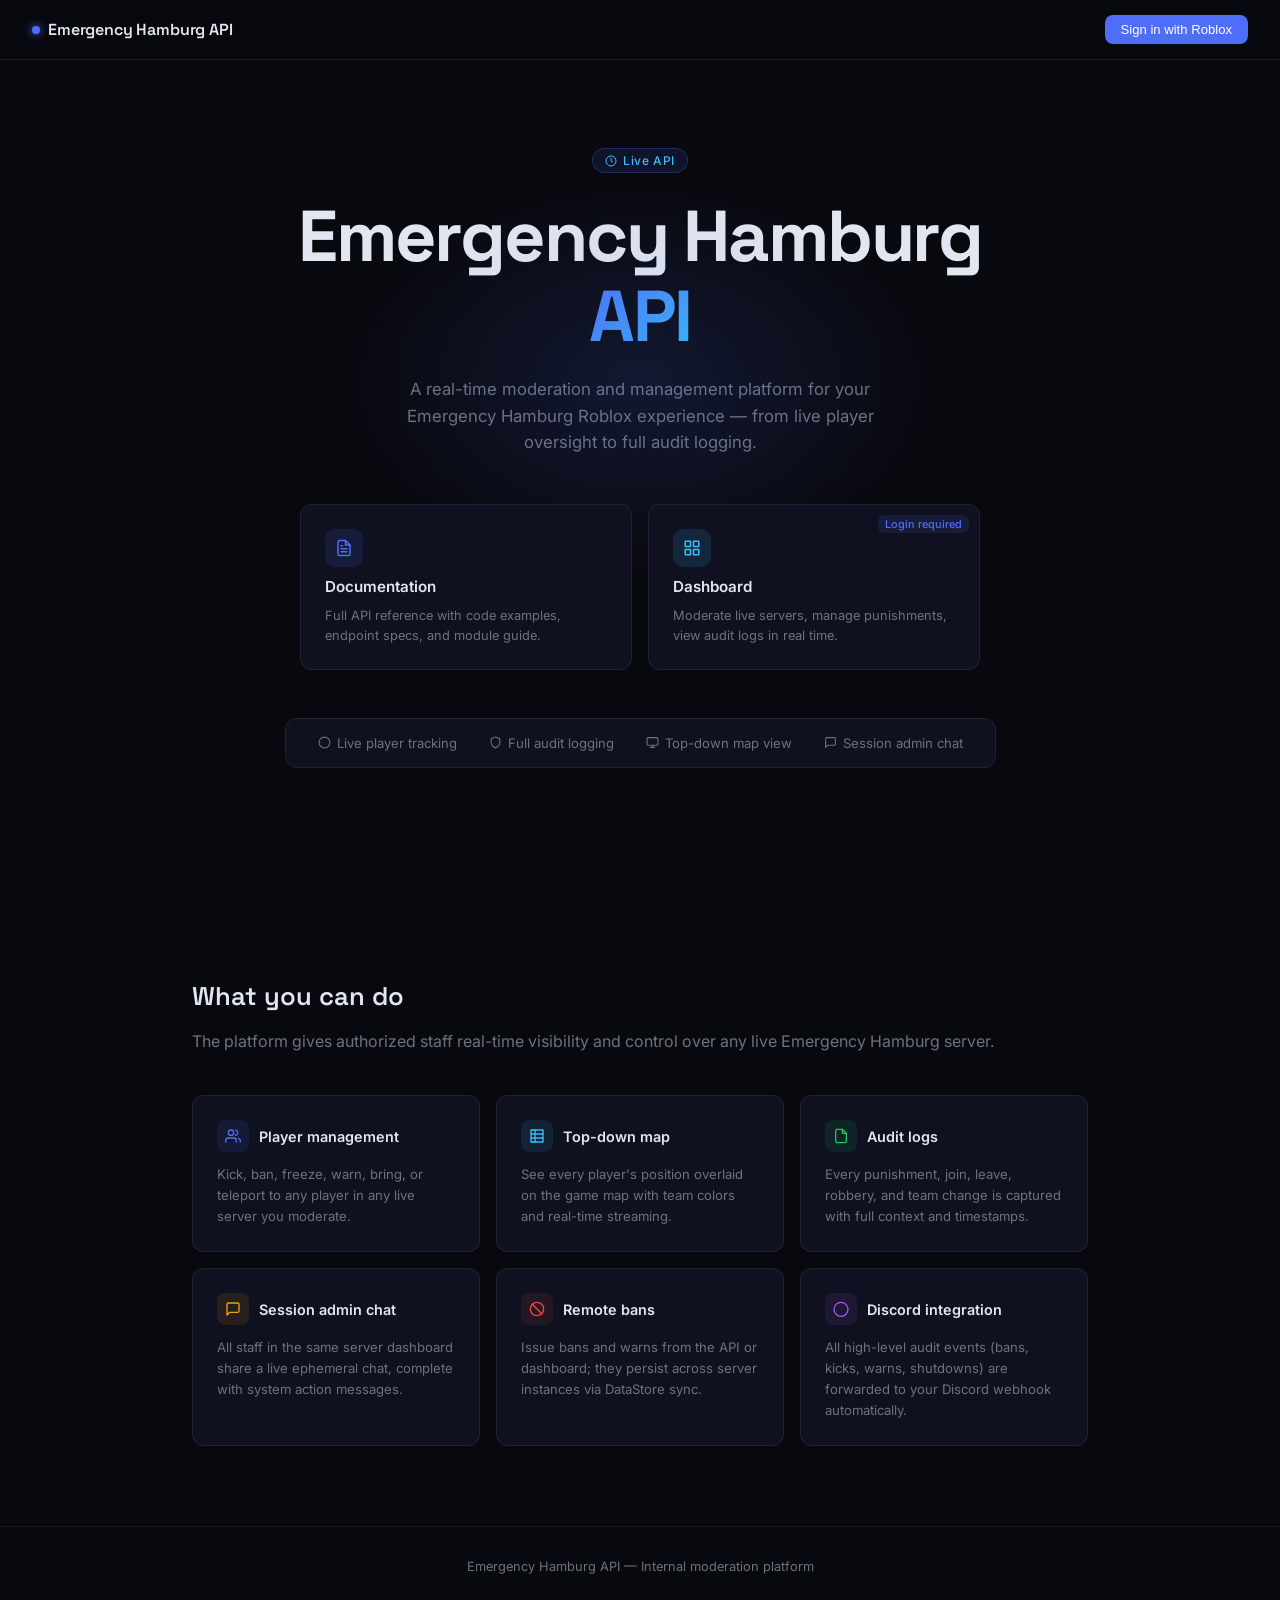
==== Frontend/Api/index.html @ 7d40e681 "345" ====
<!DOCTYPE html>
<html lang="en" data-theme="dark">
<head>
<meta charset="UTF-8">
<meta name="viewport" content="width=device-width, initial-scale=1.0">
<title>Emergency Hamburg API</title>
<link rel="preconnect" href="https://fonts.googleapis.com">
<link rel="preconnect" href="https://fonts.gstatic.com" crossorigin>
<link href="https://fonts.googleapis.com/css2?family=Inter:wght@300;400;500;600;700&family=Space+Grotesk:wght@400;500;600;700&display=swap" rel="stylesheet">
<link rel="stylesheet" href="https://cdnjs.cloudflare.com/ajax/libs/lucide/0.263.1/lucide.min.css">
<style>
:root {
    --bg:       #08090f;
    --surface:  #0f1120;
    --surface2: #161829;
    --border:   rgba(255,255,255,0.07);
    --text:     #e2e6f0;
    --muted:    #6b7280;
    --accent:   #4f6ef7;
    --accent2:  #38bdf8;
    --danger:   #ef4444;
    --success:  #22c55e;
    --warn:     #f59e0b;
    --radius:   12px;
    --font:     'Inter', system-ui, sans-serif;
    --font-h:   'Space Grotesk', sans-serif;
}
[data-theme="light"] {
    --bg:       #f5f6fa;
    --surface:  #ffffff;
    --surface2: #eef0f8;
    --border:   rgba(0,0,0,0.08);
    --text:     #111827;
    --muted:    #6b7280;
}
*, *::before, *::after { box-sizing: border-box; margin: 0; padding: 0; }
html { scroll-behavior: smooth; }
body {
    font-family: var(--font);
    background: var(--bg);
    color: var(--text);
    min-height: 100vh;
    overflow-x: hidden;
}

/* ─── NAV ─── */
nav {
    position: fixed; top: 0; left: 0; right: 0; z-index: 100;
    display: flex; align-items: center; justify-content: space-between;
    padding: 0 2rem;
    height: 60px;
    background: rgba(8,9,15,0.85);
    backdrop-filter: blur(12px);
    border-bottom: 1px solid var(--border);
}
.nav-brand {
    font-family: var(--font-h);
    font-size: 1rem;
    font-weight: 600;
    color: var(--text);
    letter-spacing: -0.01em;
    display: flex; align-items: center; gap: 8px;
}
.nav-brand .dot {
    width: 8px; height: 8px;
    border-radius: 50%;
    background: var(--accent);
    box-shadow: 0 0 8px var(--accent);
    animation: pulse 2s infinite;
}
@keyframes pulse { 0%,100%{opacity:1} 50%{opacity:0.5} }
.nav-right { display: flex; align-items: center; gap: 12px; }

/* User avatar pill */
#user-pill {
    display: none; align-items: center; gap: 8px;
    background: var(--surface);
    border: 1px solid var(--border);
    border-radius: 99px;
    padding: 4px 12px 4px 4px;
    cursor: pointer;
    transition: background 0.2s;
    position: relative;
}
#user-pill:hover { background: var(--surface2); }
#user-pill img {
    width: 28px; height: 28px;
    border-radius: 50%;
    object-fit: cover;
}
#user-pill-name {
    font-size: 0.8rem; font-weight: 500;
    color: var(--text);
}

/* User dropdown */
#user-dropdown {
    display: none;
    position: absolute;
    top: calc(100% + 8px);
    right: 0;
    background: var(--surface);
    border: 1px solid var(--border);
    border-radius: var(--radius);
    padding: 8px;
    min-width: 200px;
    box-shadow: 0 8px 32px rgba(0,0,0,0.4);
    z-index: 200;
}
#user-dropdown.open { display: block; }
.dropdown-header {
    display: flex; align-items: center; gap: 10px;
    padding: 8px;
    border-bottom: 1px solid var(--border);
    margin-bottom: 8px;
}
.dropdown-header img { width: 40px; height: 40px; border-radius: 50%; }
.dropdown-header-info { flex: 1; }
.dropdown-header-info .name { font-weight: 600; font-size: 0.85rem; }
.dropdown-header-info .role {
    font-size: 0.72rem; color: var(--muted);
    text-transform: capitalize;
}
.dropdown-item {
    display: flex; align-items: center; gap: 8px;
    padding: 7px 8px;
    border-radius: 8px;
    font-size: 0.82rem;
    color: var(--text);
    cursor: pointer;
    transition: background 0.15s;
}
.dropdown-item:hover { background: var(--surface2); }
.dropdown-item.danger { color: var(--danger); }

.btn-sign-in {
    background: var(--accent);
    color: #fff;
    border: none;
    border-radius: 8px;
    padding: 7px 16px;
    font-size: 0.82rem;
    font-weight: 500;
    cursor: pointer;
    transition: opacity 0.2s;
}
.btn-sign-in:hover { opacity: 0.85; }

/* ─── HERO ─── */
.hero {
    min-height: 100vh;
    display: flex; flex-direction: column;
    align-items: center; justify-content: center;
    text-align: center;
    padding: 80px 2rem 4rem;
    position: relative;
    overflow: hidden;
}
.hero-glow {
    position: absolute;
    top: 20%;
    left: 50%;
    transform: translateX(-50%);
    width: 600px; height: 400px;
    background: radial-gradient(ellipse at center, rgba(79,110,247,0.15) 0%, transparent 70%);
    pointer-events: none;
}
.hero-eyebrow {
    display: inline-flex; align-items: center; gap: 6px;
    background: rgba(79,110,247,0.12);
    border: 1px solid rgba(79,110,247,0.25);
    color: var(--accent2);
    font-size: 0.75rem; font-weight: 500;
    padding: 4px 12px;
    border-radius: 99px;
    margin-bottom: 1.5rem;
    letter-spacing: 0.05em;
}
.hero-title {
    font-family: var(--font-h);
    font-size: clamp(2.5rem, 6vw, 4.5rem);
    font-weight: 700;
    line-height: 1.1;
    letter-spacing: -0.03em;
    color: var(--text);
    margin-bottom: 1.25rem;
    max-width: 800px;
}
.hero-title .highlight {
    background: linear-gradient(135deg, var(--accent), var(--accent2));
    -webkit-background-clip: text;
    -webkit-text-fill-color: transparent;
    background-clip: text;
}
.hero-sub {
    font-size: 1.05rem;
    color: var(--muted);
    max-width: 520px;
    line-height: 1.6;
    margin-bottom: 3rem;
}

/* ─── CTA GRID ─── */
.cta-grid {
    display: grid;
    grid-template-columns: repeat(auto-fit, minmax(200px, 1fr));
    gap: 16px;
    max-width: 680px;
    width: 100%;
    margin-bottom: 3rem;
}
.cta-card {
    background: var(--surface);
    border: 1px solid var(--border);
    border-radius: var(--radius);
    padding: 1.5rem;
    cursor: pointer;
    text-decoration: none;
    color: var(--text);
    transition: transform 0.2s, border-color 0.2s, box-shadow 0.2s;
    display: flex; flex-direction: column; align-items: flex-start; gap: 10px;
    text-align: left;
    position: relative;
    overflow: hidden;
}
.cta-card::before {
    content: '';
    position: absolute; inset: 0;
    background: linear-gradient(135deg, rgba(79,110,247,0.05), transparent);
    opacity: 0;
    transition: opacity 0.2s;
}
.cta-card:hover { transform: translateY(-2px); border-color: rgba(79,110,247,0.35); box-shadow: 0 8px 32px rgba(79,110,247,0.1); }
.cta-card:hover::before { opacity: 1; }
.cta-card.requires-login .lock-badge {
    position: absolute; top: 10px; right: 10px;
    background: rgba(79,110,247,0.12);
    color: var(--accent);
    border-radius: 6px;
    padding: 2px 7px;
    font-size: 0.68rem; font-weight: 500;
}
.cta-icon {
    width: 38px; height: 38px;
    border-radius: 10px;
    display: flex; align-items: center; justify-content: center;
    font-size: 1.1rem;
}
.cta-icon.blue  { background: rgba(79,110,247,0.12); color: var(--accent); }
.cta-icon.cyan  { background: rgba(56,189,248,0.12); color: var(--accent2); }
.cta-icon.green { background: rgba(34,197,94,0.12);  color: var(--success); }
.cta-card-title { font-weight: 600; font-size: 0.95rem; }
.cta-card-desc  { font-size: 0.8rem; color: var(--muted); line-height: 1.5; }

/* ─── STATS BAR ─── */
.stats-bar {
    display: flex; gap: 2rem;
    padding: 1rem 2rem;
    background: var(--surface);
    border: 1px solid var(--border);
    border-radius: var(--radius);
    font-size: 0.82rem;
    color: var(--muted);
}
.stat-item { display: flex; align-items: center; gap: 6px; }
.stat-value { color: var(--text); font-weight: 600; }

/* ─── SECTIONS ─── */
.section {
    max-width: 960px;
    margin: 0 auto;
    padding: 5rem 2rem;
}
.section-title {
    font-family: var(--font-h);
    font-size: 1.6rem;
    font-weight: 600;
    margin-bottom: 1rem;
    color: var(--text);
}
.section-desc { color: var(--muted); line-height: 1.7; margin-bottom: 2.5rem; }

/* Feature grid */
.feature-grid {
    display: grid;
    grid-template-columns: repeat(auto-fit, minmax(260px, 1fr));
    gap: 16px;
}
.feature-card {
    background: var(--surface);
    border: 1px solid var(--border);
    border-radius: var(--radius);
    padding: 1.5rem;
}
.feature-card-head {
    display: flex; align-items: center; gap: 10px;
    margin-bottom: 0.75rem;
}
.feat-icon {
    width: 32px; height: 32px;
    border-radius: 8px;
    display: flex; align-items: center; justify-content: center;
    font-size: 0.9rem;
}
.feature-card h3 { font-size: 0.9rem; font-weight: 600; }
.feature-card p  { font-size: 0.82rem; color: var(--muted); line-height: 1.6; }

/* ─── FOOTER ─── */
footer {
    border-top: 1px solid var(--border);
    padding: 2rem;
    text-align: center;
    font-size: 0.8rem;
    color: var(--muted);
}

/* ─── TOAST ─── */
#toast-container {
    position: fixed; bottom: 24px; right: 24px; z-index: 999;
    display: flex; flex-direction: column; gap: 8px;
}
.toast {
    background: var(--surface);
    border: 1px solid var(--border);
    border-radius: 10px;
    padding: 12px 16px;
    font-size: 0.83rem;
    color: var(--text);
    box-shadow: 0 4px 20px rgba(0,0,0,0.3);
    animation: slideUp 0.25s ease;
    max-width: 300px;
}
.toast.error   { border-left: 3px solid var(--danger); }
.toast.success { border-left: 3px solid var(--success); }
@keyframes slideUp { from { transform: translateY(10px); opacity: 0; } to { transform: translateY(0); opacity: 1; } }

/* ─── TRANSITIONS ─── */
.fade-in { animation: fadeIn 0.5s ease; }
@keyframes fadeIn { from { opacity: 0; transform: translateY(8px); } to { opacity: 1; transform: translateY(0); } }
</style>
</head>
<body>

<!-- ─── NAV ─── -->
<nav>
    <div class="nav-brand">
        <span class="dot"></span>
        Emergency Hamburg API
    </div>
    <div class="nav-right">
        <div id="user-pill" onclick="toggleUserDropdown()">
            <img id="user-pill-avatar" src="" alt="avatar">
            <span id="user-pill-name">Loading</span>
            <div id="user-dropdown">
                <div class="dropdown-header">
                    <img id="dd-avatar" src="" alt="">
                    <div class="dropdown-header-info">
                        <div class="name" id="dd-name"></div>
                        <div class="role" id="dd-role"></div>
                    </div>
                </div>
                <div class="dropdown-item" onclick="navigateTo('/Api/Dashboard')">
                    <svg xmlns="http://www.w3.org/2000/svg" width="14" height="14" viewBox="0 0 24 24" fill="none" stroke="currentColor" stroke-width="2" stroke-linecap="round" stroke-linejoin="round"><rect x="3" y="3" width="7" height="7"/><rect x="14" y="3" width="7" height="7"/><rect x="14" y="14" width="7" height="7"/><rect x="3" y="14" width="7" height="7"/></svg>
                    Dashboard
                </div>
                <div class="dropdown-item" onclick="navigateTo('/Api/Document')">
                    <svg xmlns="http://www.w3.org/2000/svg" width="14" height="14" viewBox="0 0 24 24" fill="none" stroke="currentColor" stroke-width="2" stroke-linecap="round" stroke-linejoin="round"><path d="M14 2H6a2 2 0 0 0-2 2v16a2 2 0 0 0 2 2h12a2 2 0 0 0 2-2V8z"/><polyline points="14 2 14 8 20 8"/></svg>
                    Documentation
                </div>
                <div class="dropdown-item danger" onclick="signOut()">
                    <svg xmlns="http://www.w3.org/2000/svg" width="14" height="14" viewBox="0 0 24 24" fill="none" stroke="currentColor" stroke-width="2" stroke-linecap="round" stroke-linejoin="round"><path d="M9 21H5a2 2 0 0 1-2-2V5a2 2 0 0 1 2-2h4"/><polyline points="16 17 21 12 16 7"/><line x1="21" y1="12" x2="9" y2="12"/></svg>
                    Sign out
                </div>
            </div>
        </div>
        <button class="btn-sign-in" id="btn-sign-in" onclick="startLogin()">Sign in with Roblox</button>
    </div>
</nav>

<!-- ─── HERO ─── -->
<section class="hero fade-in">
    <div class="hero-glow"></div>
    <div class="hero-eyebrow">
        <svg xmlns="http://www.w3.org/2000/svg" width="12" height="12" viewBox="0 0 24 24" fill="none" stroke="currentColor" stroke-width="2"><circle cx="12" cy="12" r="10"/><polyline points="12 6 12 12 16 14"/></svg>
        Live API
    </div>
    <h1 class="hero-title">Emergency Hamburg <span class="highlight">API</span></h1>
    <p class="hero-sub">A real-time moderation and management platform for your Emergency Hamburg Roblox experience — from live player oversight to full audit logging.</p>

    <div class="cta-grid">
        <a class="cta-card" href="/Api/Document" onclick="navigate('/Api/Document',event)">
            <div class="cta-icon blue">
                <svg xmlns="http://www.w3.org/2000/svg" width="18" height="18" viewBox="0 0 24 24" fill="none" stroke="currentColor" stroke-width="2" stroke-linecap="round" stroke-linejoin="round"><path d="M14 2H6a2 2 0 0 0-2 2v16a2 2 0 0 0 2 2h12a2 2 0 0 0 2-2V8z"/><polyline points="14 2 14 8 20 8"/><line x1="16" y1="13" x2="8" y2="13"/><line x1="16" y1="17" x2="8" y2="17"/><polyline points="10 9 9 9 8 9"/></svg>
            </div>
            <div class="cta-card-title">Documentation</div>
            <div class="cta-card-desc">Full API reference with code examples, endpoint specs, and module guide.</div>
        </a>

        <div class="cta-card requires-login" onclick="requireLoginThen('/Api/Dashboard')">
            <span class="lock-badge">Login required</span>
            <div class="cta-icon cyan">
                <svg xmlns="http://www.w3.org/2000/svg" width="18" height="18" viewBox="0 0 24 24" fill="none" stroke="currentColor" stroke-width="2" stroke-linecap="round" stroke-linejoin="round"><rect x="3" y="3" width="7" height="7"/><rect x="14" y="3" width="7" height="7"/><rect x="14" y="14" width="7" height="7"/><rect x="3" y="14" width="7" height="7"/></svg>
            </div>
            <div class="cta-card-title">Dashboard</div>
            <div class="cta-card-desc">Moderate live servers, manage punishments, view audit logs in real time.</div>
        </div>
    </div>

    <div class="stats-bar">
        <div class="stat-item">
            <svg xmlns="http://www.w3.org/2000/svg" width="13" height="13" viewBox="0 0 24 24" fill="none" stroke="currentColor" stroke-width="2" stroke-linecap="round" stroke-linejoin="round"><circle cx="12" cy="12" r="10"/></svg>
            Live player tracking
        </div>
        <div class="stat-item">
            <svg xmlns="http://www.w3.org/2000/svg" width="13" height="13" viewBox="0 0 24 24" fill="none" stroke="currentColor" stroke-width="2" stroke-linecap="round" stroke-linejoin="round"><path d="M12 22s8-4 8-10V5l-8-3-8 3v7c0 6 8 10 8 10z"/></svg>
            Full audit logging
        </div>
        <div class="stat-item">
            <svg xmlns="http://www.w3.org/2000/svg" width="13" height="13" viewBox="0 0 24 24" fill="none" stroke="currentColor" stroke-width="2" stroke-linecap="round" stroke-linejoin="round"><rect x="2" y="3" width="20" height="14" rx="2"/><line x1="8" y1="21" x2="16" y2="21"/><line x1="12" y1="17" x2="12" y2="21"/></svg>
            Top-down map view
        </div>
        <div class="stat-item">
            <svg xmlns="http://www.w3.org/2000/svg" width="13" height="13" viewBox="0 0 24 24" fill="none" stroke="currentColor" stroke-width="2" stroke-linecap="round" stroke-linejoin="round"><path d="M21 15a2 2 0 0 1-2 2H7l-4 4V5a2 2 0 0 1 2-2h14a2 2 0 0 1 2 2z"/></svg>
            Session admin chat
        </div>
    </div>
</section>

<!-- ─── FEATURES ─── -->
<section class="section">
    <h2 class="section-title">What you can do</h2>
    <p class="section-desc">The platform gives authorized staff real-time visibility and control over any live Emergency Hamburg server.</p>
    <div class="feature-grid">
        <div class="feature-card">
            <div class="feature-card-head">
                <div class="feat-icon" style="background:rgba(79,110,247,0.1);color:#4f6ef7">
                    <svg xmlns="http://www.w3.org/2000/svg" width="16" height="16" viewBox="0 0 24 24" fill="none" stroke="currentColor" stroke-width="2" stroke-linecap="round" stroke-linejoin="round"><path d="M17 21v-2a4 4 0 0 0-4-4H5a4 4 0 0 0-4 4v2"/><circle cx="9" cy="7" r="4"/><path d="M23 21v-2a4 4 0 0 0-3-3.87"/><path d="M16 3.13a4 4 0 0 1 0 7.75"/></svg>
                </div>
                <h3>Player management</h3>
            </div>
            <p>Kick, ban, freeze, warn, bring, or teleport to any player in any live server you moderate.</p>
        </div>
        <div class="feature-card">
            <div class="feature-card-head">
                <div class="feat-icon" style="background:rgba(56,189,248,0.1);color:#38bdf8">
                    <svg xmlns="http://www.w3.org/2000/svg" width="16" height="16" viewBox="0 0 24 24" fill="none" stroke="currentColor" stroke-width="2" stroke-linecap="round" stroke-linejoin="round"><path d="M3 3h18v18H3z"/><path d="M3 9h18M3 15h18M9 3v18"/></svg>
                </div>
                <h3>Top-down map</h3>
            </div>
            <p>See every player's position overlaid on the game map with team colors and real-time streaming.</p>
        </div>
        <div class="feature-card">
            <div class="feature-card-head">
                <div class="feat-icon" style="background:rgba(34,197,94,0.1);color:#22c55e">
                    <svg xmlns="http://www.w3.org/2000/svg" width="16" height="16" viewBox="0 0 24 24" fill="none" stroke="currentColor" stroke-width="2" stroke-linecap="round" stroke-linejoin="round"><path d="M14 2H6a2 2 0 0 0-2 2v16a2 2 0 0 0 2 2h12a2 2 0 0 0 2-2V8z"/><polyline points="14 2 14 8 20 8"/></svg>
                </div>
                <h3>Audit logs</h3>
            </div>
            <p>Every punishment, join, leave, robbery, and team change is captured with full context and timestamps.</p>
        </div>
        <div class="feature-card">
            <div class="feature-card-head">
                <div class="feat-icon" style="background:rgba(245,158,11,0.1);color:#f59e0b">
                    <svg xmlns="http://www.w3.org/2000/svg" width="16" height="16" viewBox="0 0 24 24" fill="none" stroke="currentColor" stroke-width="2" stroke-linecap="round" stroke-linejoin="round"><path d="M21 15a2 2 0 0 1-2 2H7l-4 4V5a2 2 0 0 1 2-2h14a2 2 0 0 1 2 2z"/></svg>
                </div>
                <h3>Session admin chat</h3>
            </div>
            <p>All staff in the same server dashboard share a live ephemeral chat, complete with system action messages.</p>
        </div>
        <div class="feature-card">
            <div class="feature-card-head">
                <div class="feat-icon" style="background:rgba(239,68,68,0.1);color:#ef4444">
                    <svg xmlns="http://www.w3.org/2000/svg" width="16" height="16" viewBox="0 0 24 24" fill="none" stroke="currentColor" stroke-width="2" stroke-linecap="round" stroke-linejoin="round"><circle cx="12" cy="12" r="10"/><line x1="4.93" y1="4.93" x2="19.07" y2="19.07"/></svg>
                </div>
                <h3>Remote bans</h3>
            </div>
            <p>Issue bans and warns from the API or dashboard; they persist across server instances via DataStore sync.</p>
        </div>
        <div class="feature-card">
            <div class="feature-card-head">
                <div class="feat-icon" style="background:rgba(168,85,247,0.1);color:#a855f7">
                    <svg xmlns="http://www.w3.org/2000/svg" width="16" height="16" viewBox="0 0 24 24" fill="none" stroke="currentColor" stroke-width="2" stroke-linecap="round" stroke-linejoin="round"><path d="M22.5 12.5c0 5.799-4.701 10.5-10.5 10.5S1.5 18.299 1.5 12.5 6.201 2 12 2s10.5 4.701 10.5 10.5z"/></svg>
                </div>
                <h3>Discord integration</h3>
            </div>
            <p>All high-level audit events (bans, kicks, warns, shutdowns) are forwarded to your Discord webhook automatically.</p>
        </div>
    </div>
</section>

<footer>
    Emergency Hamburg API &mdash; Internal moderation platform
</footer>

<div id="toast-container"></div>

<script>
const BASE_URL = window.location.origin;
let currentUser = null;
let loginWindow = null;
let loginPollInterval = null;

// ─── SESSION (sessionStorage for tab persistence) ───
function loadSession() {
    try {
        const s = sessionStorage.getItem('ehUser');
        if (s) return JSON.parse(s);
    } catch {}
    return null;
}
function saveSession(user) {
    sessionStorage.setItem('ehUser', JSON.stringify(user));
}
function clearSession() {
    sessionStorage.removeItem('ehUser');
}

// ─── INIT ───
(function init() {
    const saved = loadSession();
    if (saved) {
        currentUser = saved;
        renderUser(saved);
    }
})();

function renderUser(user) {
    document.getElementById('btn-sign-in').style.display = 'none';
    const pill = document.getElementById('user-pill');
    pill.style.display = 'flex';

    const avatarUrl = `${BASE_URL}/api/auth/avatar/${user.userId}`;
    document.getElementById('user-pill-avatar').src = avatarUrl;
    document.getElementById('user-pill-name').textContent = user.username;
    document.getElementById('dd-avatar').src = avatarUrl;
    document.getElementById('dd-name').textContent = user.username;
    document.getElementById('dd-role').textContent = user.role || 'User';
}

function toggleUserDropdown(e) {
    if (e) e.stopPropagation();
    document.getElementById('user-dropdown').classList.toggle('open');
}
document.addEventListener('click', () => {
    document.getElementById('user-dropdown').classList.remove('open');
});

function startLogin() {
    const state = Math.random().toString(36).slice(2);
    sessionStorage.setItem('oauthState', state);
    loginWindow = window.open(`${BASE_URL}/oauth/login?state=${state}`, '_blank', 'width=500,height=600');

    window.addEventListener('message', onOAuthMessage, { once: true });

    // Fallback poll
    loginPollInterval = setInterval(() => {
        if (loginWindow && loginWindow.closed) {
            clearInterval(loginPollInterval);
        }
    }, 1000);
}

function onOAuthMessage(e) {
    if (e.origin !== window.location.origin) return;
    if (e.data?.type === 'oauth_success') {
        const user = { userId: e.data.userId, username: e.data.username, role: e.data.role };
        currentUser = user;
        saveSession(user);
        renderUser(user);
        toast('Signed in successfully', 'success');
        // Register presence
        fetch(`${BASE_URL}/api/auth/register`, {
            method: 'POST',
            headers: { 'Content-Type': 'application/json' },
            body: JSON.stringify(user)
        }).catch(() => {});
    } else if (e.data?.type === 'oauth_failed') {
        toast('Sign in failed', 'error');
    }
}

function signOut() {
    if (currentUser) {
        fetch(`${BASE_URL}/api/auth/disconnect`, {
            method: 'POST',
            headers: { 'Content-Type': 'application/json' },
            body: JSON.stringify({ userId: currentUser.userId })
        }).catch(() => {});
    }
    clearSession();
    currentUser = null;
    document.getElementById('user-pill').style.display = 'none';
    document.getElementById('btn-sign-in').style.display = 'block';
    document.getElementById('user-dropdown').classList.remove('open');
    toast('Signed out', 'success');
}

function requireLoginThen(path) {
    if (currentUser) {
        navigate(path);
    } else {
        const state = Math.random().toString(36).slice(2);
        sessionStorage.setItem('oauthState', state);
        sessionStorage.setItem('loginRedirect', path);
        loginWindow = window.open(`${BASE_URL}/oauth/login?state=${state}`, '_blank', 'width=500,height=600');
        window.addEventListener('message', (e) => {
            if (e.data?.type === 'oauth_success') {
                onOAuthMessage(e);
                const dest = sessionStorage.getItem('loginRedirect') || path;
                sessionStorage.removeItem('loginRedirect');
                window.location.href = dest;
            }
        }, { once: true });
    }
}

function navigateTo(path) {
    window.location.href = path;
}

function navigate(path, e) {
    if (e) e.preventDefault();
    window.location.href = path;
}

function toast(msg, type = '') {
    const el = document.createElement('div');
    el.className = `toast ${type}`;
    el.textContent = msg;
    document.getElementById('toast-container').appendChild(el);
    setTimeout(() => el.remove(), 3500);
}
</script>
</body>
</html>
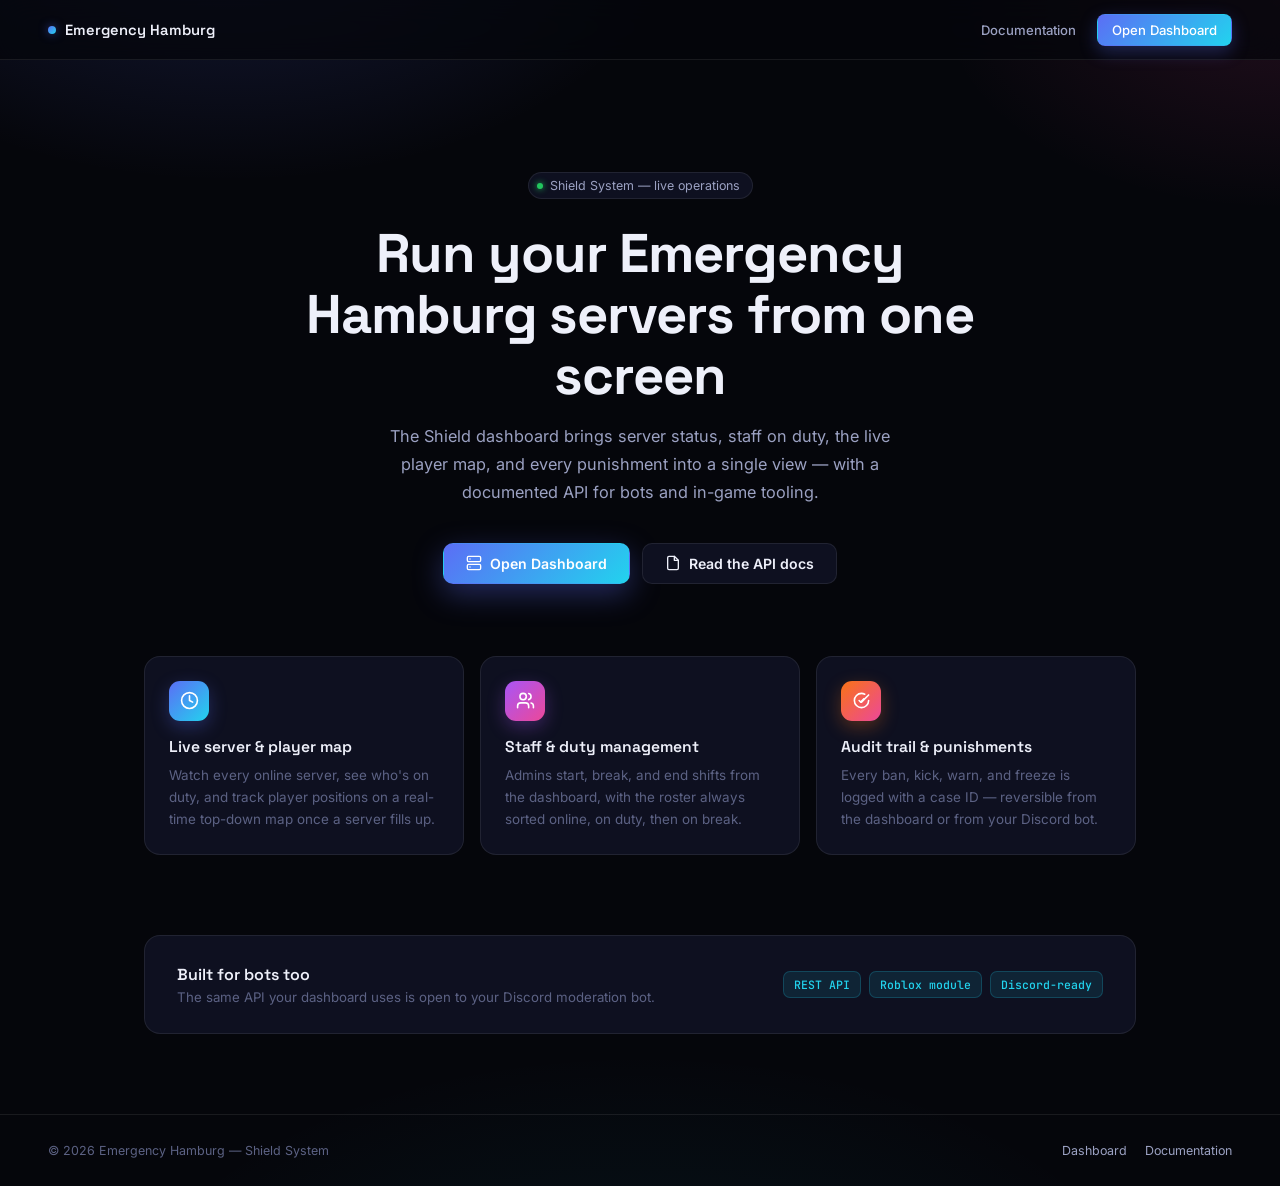
==== commit 3063af44: "234" ====
--- a/Frontend/Api/index.html
+++ b/Frontend/Api/index.html
@@ -3,633 +3,298 @@
 <head>
 <meta charset="UTF-8">
 <meta name="viewport" content="width=device-width, initial-scale=1.0">
-<title>Emergency Hamburg API</title>
+<title>Emergency Hamburg — Shield System</title>
+<meta name="description" content="Operations dashboard, live map, and moderation tools for Emergency Hamburg servers.">
 <link rel="preconnect" href="https://fonts.googleapis.com">
-<link rel="preconnect" href="https://fonts.gstatic.com" crossorigin>
-<link href="https://fonts.googleapis.com/css2?family=Inter:wght@300;400;500;600;700&family=Space+Grotesk:wght@400;500;600;700&display=swap" rel="stylesheet">
-<link rel="stylesheet" href="https://cdnjs.cloudflare.com/ajax/libs/lucide/0.263.1/lucide.min.css">
+<link href="https://fonts.googleapis.com/css2?family=Inter:wght@300;400;500;600;700;800&family=Space+Grotesk:wght@500;600;700&family=JetBrains+Mono:wght@400;500&display=swap" rel="stylesheet">
 <style>
 :root {
-    --bg:       #08090f;
-    --surface:  #0f1120;
-    --surface2: #161829;
-    --border:   rgba(255,255,255,0.07);
-    --text:     #e2e6f0;
-    --muted:    #6b7280;
-    --accent:   #4f6ef7;
-    --accent2:  #38bdf8;
-    --danger:   #ef4444;
-    --success:  #22c55e;
-    --warn:     #f59e0b;
-    --radius:   12px;
-    --font:     'Inter', system-ui, sans-serif;
-    --font-h:   'Space Grotesk', sans-serif;
-}
-[data-theme="light"] {
-    --bg:       #f5f6fa;
-    --surface:  #ffffff;
-    --surface2: #eef0f8;
-    --border:   rgba(0,0,0,0.08);
-    --text:     #111827;
-    --muted:    #6b7280;
+    --bg:         #05060b;
+    --surface:    #0e1020;
+    --surface2:   #161a2f;
+    --surface3:   #1b1e35;
+    --border:     rgba(255,255,255,0.08);
+    --border2:    rgba(255,255,255,0.04);
+    --text:       #eef0fa;
+    --text2:      #9ba1c2;
+    --muted:      #5c6284;
+    --accent:     #5b6ef5;
+    --accent2:    #22d3ee;
+    --green:      #22c55e;
+    --amber:      #f97316;
+    --red:        #ef4444;
+    --purple:     #a855f7;
+    --pink:       #ec4899;
+    --radius:     10px;
+    --radius-lg:  16px;
+    --grad-blue:   linear-gradient(135deg, #5b6ef5, #22d3ee);
+    --grad-violet: linear-gradient(135deg, #a855f7, #ec4899);
+    --grad-warm:   linear-gradient(135deg, #f97316, #ec4899);
+    --font:      'Inter', system-ui, sans-serif;
+    --font-h:    'Space Grotesk', sans-serif;
+    --font-mono: 'JetBrains Mono', monospace;
 }
 *, *::before, *::after { box-sizing: border-box; margin: 0; padding: 0; }
 html { scroll-behavior: smooth; }
 body {
     font-family: var(--font);
-    background: var(--bg);
     color: var(--text);
+    background:
+        radial-gradient(760px 460px at 18% -8%, rgba(91,110,245,0.20), transparent 60%),
+        radial-gradient(620px 380px at 100% 0%, rgba(236,72,153,0.12), transparent 55%),
+        radial-gradient(900px 520px at 50% 115%, rgba(34,211,238,0.08), transparent 60%),
+        var(--bg);
     min-height: 100vh;
     overflow-x: hidden;
 }
+a { color: inherit; text-decoration: none; }
+button { font-family: var(--font); cursor: pointer; }
 
 /* ─── NAV ─── */
-nav {
-    position: fixed; top: 0; left: 0; right: 0; z-index: 100;
+#topnav {
+    position: sticky; top: 0; z-index: 50;
+    height: 60px;
     display: flex; align-items: center; justify-content: space-between;
-    padding: 0 2rem;
-    height: 60px;
-    background: rgba(8,9,15,0.85);
-    backdrop-filter: blur(12px);
+    padding: 0 clamp(1.25rem, 4vw, 3rem);
+    background: rgba(5,6,11,0.75);
+    backdrop-filter: blur(14px);
     border-bottom: 1px solid var(--border);
 }
 .nav-brand {
     font-family: var(--font-h);
-    font-size: 1rem;
-    font-weight: 600;
-    color: var(--text);
-    letter-spacing: -0.01em;
-    display: flex; align-items: center; gap: 8px;
-}
-.nav-brand .dot {
-    width: 8px; height: 8px;
-    border-radius: 50%;
-    background: var(--accent);
-    box-shadow: 0 0 8px var(--accent);
-    animation: pulse 2s infinite;
-}
-@keyframes pulse { 0%,100%{opacity:1} 50%{opacity:0.5} }
-.nav-right { display: flex; align-items: center; gap: 12px; }
-
-/* User avatar pill */
-#user-pill {
-    display: none; align-items: center; gap: 8px;
-    background: var(--surface);
-    border: 1px solid var(--border);
-    border-radius: 99px;
-    padding: 4px 12px 4px 4px;
-    cursor: pointer;
-    transition: background 0.2s;
-    position: relative;
-}
-#user-pill:hover { background: var(--surface2); }
-#user-pill img {
-    width: 28px; height: 28px;
-    border-radius: 50%;
-    object-fit: cover;
-}
-#user-pill-name {
-    font-size: 0.8rem; font-weight: 500;
-    color: var(--text);
-}
-
-/* User dropdown */
-#user-dropdown {
-    display: none;
-    position: absolute;
-    top: calc(100% + 8px);
-    right: 0;
-    background: var(--surface);
-    border: 1px solid var(--border);
-    border-radius: var(--radius);
-    padding: 8px;
-    min-width: 200px;
-    box-shadow: 0 8px 32px rgba(0,0,0,0.4);
-    z-index: 200;
-}
-#user-dropdown.open { display: block; }
-.dropdown-header {
-    display: flex; align-items: center; gap: 10px;
-    padding: 8px;
-    border-bottom: 1px solid var(--border);
-    margin-bottom: 8px;
-}
-.dropdown-header img { width: 40px; height: 40px; border-radius: 50%; }
-.dropdown-header-info { flex: 1; }
-.dropdown-header-info .name { font-weight: 600; font-size: 0.85rem; }
-.dropdown-header-info .role {
-    font-size: 0.72rem; color: var(--muted);
-    text-transform: capitalize;
-}
-.dropdown-item {
-    display: flex; align-items: center; gap: 8px;
-    padding: 7px 8px;
-    border-radius: 8px;
-    font-size: 0.82rem;
-    color: var(--text);
-    cursor: pointer;
-    transition: background 0.15s;
-}
-.dropdown-item:hover { background: var(--surface2); }
-.dropdown-item.danger { color: var(--danger); }
-
-.btn-sign-in {
-    background: var(--accent);
-    color: #fff;
-    border: none;
-    border-radius: 8px;
-    padding: 7px 16px;
-    font-size: 0.82rem;
-    font-weight: 500;
-    cursor: pointer;
-    transition: opacity 0.2s;
-}
-.btn-sign-in:hover { opacity: 0.85; }
+    font-size: 0.92rem; font-weight: 600;
+    display: flex; align-items: center; gap: 9px;
+}
+.nav-dot {
+    width: 8px; height: 8px; border-radius: 50%;
+    background: var(--grad-blue);
+    box-shadow: 0 0 10px rgba(91,110,245,0.55);
+}
+.nav-links { display: flex; align-items: center; gap: 6px; }
+.nav-link {
+    padding: 7px 14px; border-radius: 8px;
+    font-size: 0.82rem; font-weight: 500; color: var(--text2);
+    border: 1px solid transparent;
+    transition: color 0.15s, background 0.15s, border-color 0.15s;
+}
+.nav-link:hover { color: var(--text); background: var(--surface2); }
+.nav-link.primary {
+    color: #fff; background: var(--grad-blue);
+    box-shadow: 0 6px 18px rgba(91,110,245,0.3);
+}
+.nav-link.primary:hover { filter: brightness(1.08); }
 
 /* ─── HERO ─── */
 .hero {
-    min-height: 100vh;
-    display: flex; flex-direction: column;
-    align-items: center; justify-content: center;
+    max-width: 760px;
+    margin: 0 auto;
+    padding: clamp(4rem, 10vw, 7rem) 1.5rem 3.5rem;
     text-align: center;
-    padding: 80px 2rem 4rem;
-    position: relative;
-    overflow: hidden;
-}
-.hero-glow {
-    position: absolute;
-    top: 20%;
-    left: 50%;
-    transform: translateX(-50%);
-    width: 600px; height: 400px;
-    background: radial-gradient(ellipse at center, rgba(79,110,247,0.15) 0%, transparent 70%);
-    pointer-events: none;
 }
 .hero-eyebrow {
-    display: inline-flex; align-items: center; gap: 6px;
-    background: rgba(79,110,247,0.12);
-    border: 1px solid rgba(79,110,247,0.25);
-    color: var(--accent2);
-    font-size: 0.75rem; font-weight: 500;
-    padding: 4px 12px;
-    border-radius: 99px;
+    display: inline-flex; align-items: center; gap: 7px;
+    font-size: 0.78rem; color: var(--text2);
+    background: var(--surface); border: 1px solid var(--border);
+    border-radius: 99px; padding: 5px 12px 5px 8px;
     margin-bottom: 1.5rem;
-    letter-spacing: 0.05em;
-}
-.hero-title {
+}
+.hero-eyebrow .live-dot {
+    width: 6px; height: 6px; border-radius: 50%;
+    background: var(--green); box-shadow: 0 0 6px var(--green);
+    animation: pulse 2s infinite;
+}
+@keyframes pulse { 0%,100%{opacity:1} 50%{opacity:0.4} }
+.hero h1 {
     font-family: var(--font-h);
-    font-size: clamp(2.5rem, 6vw, 4.5rem);
+    font-size: clamp(2.1rem, 5.5vw, 3.4rem);
     font-weight: 700;
-    line-height: 1.1;
-    letter-spacing: -0.03em;
-    color: var(--text);
-    margin-bottom: 1.25rem;
-    max-width: 800px;
-}
-.hero-title .highlight {
-    background: linear-gradient(135deg, var(--accent), var(--accent2));
-    -webkit-background-clip: text;
-    -webkit-text-fill-color: transparent;
-    background-clip: text;
-}
-.hero-sub {
-    font-size: 1.05rem;
-    color: var(--muted);
-    max-width: 520px;
-    line-height: 1.6;
-    margin-bottom: 3rem;
-}
-
-/* ─── CTA GRID ─── */
-.cta-grid {
+    line-height: 1.12;
+    letter-spacing: -0.02em;
+    margin-bottom: 1.1rem;
+}
+.hero p {
+    color: var(--text2);
+    font-size: 1.02rem;
+    line-height: 1.7;
+    max-width: 540px;
+    margin: 0 auto 2.25rem;
+}
+.hero-actions {
+    display: flex; align-items: center; justify-content: center;
+    gap: 12px; flex-wrap: wrap;
+}
+.btn {
+    padding: 11px 22px;
+    border-radius: 10px;
+    font-size: 0.88rem; font-weight: 600;
+    display: inline-flex; align-items: center; gap: 8px;
+    border: 1px solid transparent;
+    transition: transform 0.15s, box-shadow 0.15s, background 0.15s, border-color 0.15s;
+}
+.btn:active { transform: scale(0.98); }
+.btn-primary {
+    color: #fff; background: var(--grad-blue);
+    box-shadow: 0 10px 30px rgba(91,110,245,0.35);
+}
+.btn-primary:hover { box-shadow: 0 12px 36px rgba(91,110,245,0.45); transform: translateY(-1px); }
+.btn-ghost {
+    color: var(--text); background: var(--surface);
+    border-color: var(--border);
+}
+.btn-ghost:hover { background: var(--surface2); border-color: rgba(91,110,245,0.3); }
+
+/* ─── FEATURES ─── */
+.features {
+    max-width: 1040px;
+    margin: 0 auto;
+    padding: 1rem 1.5rem 5rem;
     display: grid;
-    grid-template-columns: repeat(auto-fit, minmax(200px, 1fr));
-    gap: 16px;
-    max-width: 680px;
-    width: 100%;
-    margin-bottom: 3rem;
-}
-.cta-card {
-    background: var(--surface);
-    border: 1px solid var(--border);
-    border-radius: var(--radius);
-    padding: 1.5rem;
-    cursor: pointer;
-    text-decoration: none;
-    color: var(--text);
-    transition: transform 0.2s, border-color 0.2s, box-shadow 0.2s;
-    display: flex; flex-direction: column; align-items: flex-start; gap: 10px;
-    text-align: left;
-    position: relative;
-    overflow: hidden;
-}
-.cta-card::before {
-    content: '';
-    position: absolute; inset: 0;
-    background: linear-gradient(135deg, rgba(79,110,247,0.05), transparent);
-    opacity: 0;
-    transition: opacity 0.2s;
-}
-.cta-card:hover { transform: translateY(-2px); border-color: rgba(79,110,247,0.35); box-shadow: 0 8px 32px rgba(79,110,247,0.1); }
-.cta-card:hover::before { opacity: 1; }
-.cta-card.requires-login .lock-badge {
-    position: absolute; top: 10px; right: 10px;
-    background: rgba(79,110,247,0.12);
-    color: var(--accent);
-    border-radius: 6px;
-    padding: 2px 7px;
-    font-size: 0.68rem; font-weight: 500;
-}
-.cta-icon {
-    width: 38px; height: 38px;
-    border-radius: 10px;
-    display: flex; align-items: center; justify-content: center;
-    font-size: 1.1rem;
-}
-.cta-icon.blue  { background: rgba(79,110,247,0.12); color: var(--accent); }
-.cta-icon.cyan  { background: rgba(56,189,248,0.12); color: var(--accent2); }
-.cta-icon.green { background: rgba(34,197,94,0.12);  color: var(--success); }
-.cta-card-title { font-weight: 600; font-size: 0.95rem; }
-.cta-card-desc  { font-size: 0.8rem; color: var(--muted); line-height: 1.5; }
-
-/* ─── STATS BAR ─── */
-.stats-bar {
-    display: flex; gap: 2rem;
-    padding: 1rem 2rem;
-    background: var(--surface);
-    border: 1px solid var(--border);
-    border-radius: var(--radius);
-    font-size: 0.82rem;
-    color: var(--muted);
-}
-.stat-item { display: flex; align-items: center; gap: 6px; }
-.stat-value { color: var(--text); font-weight: 600; }
-
-/* ─── SECTIONS ─── */
-.section {
-    max-width: 960px;
-    margin: 0 auto;
-    padding: 5rem 2rem;
-}
-.section-title {
-    font-family: var(--font-h);
-    font-size: 1.6rem;
-    font-weight: 600;
-    margin-bottom: 1rem;
-    color: var(--text);
-}
-.section-desc { color: var(--muted); line-height: 1.7; margin-bottom: 2.5rem; }
-
-/* Feature grid */
-.feature-grid {
-    display: grid;
-    grid-template-columns: repeat(auto-fit, minmax(260px, 1fr));
+    grid-template-columns: repeat(3, 1fr);
     gap: 16px;
 }
 .feature-card {
     background: var(--surface);
     border: 1px solid var(--border);
-    border-radius: var(--radius);
+    border-radius: var(--radius-lg);
     padding: 1.5rem;
-}
-.feature-card-head {
-    display: flex; align-items: center; gap: 10px;
-    margin-bottom: 0.75rem;
-}
-.feat-icon {
-    width: 32px; height: 32px;
-    border-radius: 8px;
+    transition: border-color 0.2s, transform 0.2s, box-shadow 0.2s;
+}
+.feature-card:hover { transform: translateY(-3px); box-shadow: var(--card-glow, 0 14px 34px rgba(0,0,0,0.35)); }
+.feature-card:nth-child(1):hover { --card-glow: 0 14px 34px rgba(91,110,245,0.18); }
+.feature-card:nth-child(2):hover { --card-glow: 0 14px 34px rgba(168,85,247,0.18); }
+.feature-card:nth-child(3):hover { --card-glow: 0 14px 34px rgba(249,115,22,0.18); }
+.feature-icon {
+    width: 40px; height: 40px; border-radius: 11px;
     display: flex; align-items: center; justify-content: center;
-    font-size: 0.9rem;
-}
-.feature-card h3 { font-size: 0.9rem; font-weight: 600; }
-.feature-card p  { font-size: 0.82rem; color: var(--muted); line-height: 1.6; }
+    color: #fff; margin-bottom: 1rem;
+}
+.feature-icon.blue   { background: var(--grad-blue);   box-shadow: 0 6px 18px rgba(91,110,245,0.3); }
+.feature-icon.violet { background: var(--grad-violet); box-shadow: 0 6px 18px rgba(168,85,247,0.3); }
+.feature-icon.warm   { background: var(--grad-warm);    box-shadow: 0 6px 18px rgba(249,115,22,0.3); }
+.feature-card h3 {
+    font-family: var(--font-h);
+    font-size: 0.98rem; font-weight: 600;
+    margin-bottom: 0.45rem;
+}
+.feature-card p { color: var(--muted); font-size: 0.84rem; line-height: 1.65; }
+
+/* ─── STRIP ─── */
+.strip {
+    max-width: 1040px;
+    margin: 0 auto 5rem;
+    padding: 0 1.5rem;
+}
+.strip-inner {
+    background: var(--surface);
+    border: 1px solid var(--border);
+    border-radius: var(--radius-lg);
+    padding: 1.75rem 2rem;
+    display: flex; align-items: center; justify-content: space-between;
+    gap: 1.5rem; flex-wrap: wrap;
+}
+.strip-text h4 { font-family: var(--font-h); font-size: 1rem; font-weight: 600; margin-bottom: 4px; }
+.strip-text p { color: var(--muted); font-size: 0.83rem; }
+.strip-badges { display: flex; gap: 8px; flex-wrap: wrap; }
+.badge {
+    font-family: var(--font-mono); font-size: 0.72rem; font-weight: 500;
+    padding: 5px 10px; border-radius: 7px;
+    color: var(--accent2); background: rgba(34,211,238,0.1);
+    border: 1px solid rgba(34,211,238,0.2);
+}
 
 /* ─── FOOTER ─── */
 footer {
     border-top: 1px solid var(--border);
-    padding: 2rem;
-    text-align: center;
-    font-size: 0.8rem;
-    color: var(--muted);
-}
-
-/* ─── TOAST ─── */
-#toast-container {
-    position: fixed; bottom: 24px; right: 24px; z-index: 999;
-    display: flex; flex-direction: column; gap: 8px;
-}
-.toast {
-    background: var(--surface);
-    border: 1px solid var(--border);
-    border-radius: 10px;
-    padding: 12px 16px;
-    font-size: 0.83rem;
-    color: var(--text);
-    box-shadow: 0 4px 20px rgba(0,0,0,0.3);
-    animation: slideUp 0.25s ease;
-    max-width: 300px;
-}
-.toast.error   { border-left: 3px solid var(--danger); }
-.toast.success { border-left: 3px solid var(--success); }
-@keyframes slideUp { from { transform: translateY(10px); opacity: 0; } to { transform: translateY(0); opacity: 1; } }
-
-/* ─── TRANSITIONS ─── */
-.fade-in { animation: fadeIn 0.5s ease; }
-@keyframes fadeIn { from { opacity: 0; transform: translateY(8px); } to { opacity: 1; transform: translateY(0); } }
+    padding: 1.75rem clamp(1.25rem, 4vw, 3rem);
+    display: flex; align-items: center; justify-content: space-between;
+    gap: 1rem; flex-wrap: wrap;
+    color: var(--muted); font-size: 0.78rem;
+}
+footer a { color: var(--text2); }
+footer a:hover { color: var(--accent2); }
+.footer-links { display: flex; gap: 18px; }
+
+@media (max-width: 760px) {
+    .nav-links .nav-link:not(.primary) { display: none; }
+    .features { grid-template-columns: 1fr; }
+}
 </style>
 </head>
 <body>
 
-<!-- ─── NAV ─── -->
-<nav>
+<nav id="topnav">
     <div class="nav-brand">
-        <span class="dot"></span>
-        Emergency Hamburg API
-    </div>
-    <div class="nav-right">
-        <div id="user-pill" onclick="toggleUserDropdown()">
-            <img id="user-pill-avatar" src="" alt="avatar">
-            <span id="user-pill-name">Loading</span>
-            <div id="user-dropdown">
-                <div class="dropdown-header">
-                    <img id="dd-avatar" src="" alt="">
-                    <div class="dropdown-header-info">
-                        <div class="name" id="dd-name"></div>
-                        <div class="role" id="dd-role"></div>
-                    </div>
-                </div>
-                <div class="dropdown-item" onclick="navigateTo('/Api/Dashboard')">
-                    <svg xmlns="http://www.w3.org/2000/svg" width="14" height="14" viewBox="0 0 24 24" fill="none" stroke="currentColor" stroke-width="2" stroke-linecap="round" stroke-linejoin="round"><rect x="3" y="3" width="7" height="7"/><rect x="14" y="3" width="7" height="7"/><rect x="14" y="14" width="7" height="7"/><rect x="3" y="14" width="7" height="7"/></svg>
-                    Dashboard
-                </div>
-                <div class="dropdown-item" onclick="navigateTo('/Api/Document')">
-                    <svg xmlns="http://www.w3.org/2000/svg" width="14" height="14" viewBox="0 0 24 24" fill="none" stroke="currentColor" stroke-width="2" stroke-linecap="round" stroke-linejoin="round"><path d="M14 2H6a2 2 0 0 0-2 2v16a2 2 0 0 0 2 2h12a2 2 0 0 0 2-2V8z"/><polyline points="14 2 14 8 20 8"/></svg>
-                    Documentation
-                </div>
-                <div class="dropdown-item danger" onclick="signOut()">
-                    <svg xmlns="http://www.w3.org/2000/svg" width="14" height="14" viewBox="0 0 24 24" fill="none" stroke="currentColor" stroke-width="2" stroke-linecap="round" stroke-linejoin="round"><path d="M9 21H5a2 2 0 0 1-2-2V5a2 2 0 0 1 2-2h4"/><polyline points="16 17 21 12 16 7"/><line x1="21" y1="12" x2="9" y2="12"/></svg>
-                    Sign out
-                </div>
-            </div>
-        </div>
-        <button class="btn-sign-in" id="btn-sign-in" onclick="startLogin()">Sign in with Roblox</button>
+        <span class="nav-dot"></span>
+        Emergency Hamburg
+    </div>
+    <div class="nav-links">
+        <a class="nav-link" href="/Api/Document">Documentation</a>
+        <a class="nav-link primary" href="/Api/Dashboard">Open Dashboard</a>
     </div>
 </nav>
 
-<!-- ─── HERO ─── -->
-<section class="hero fade-in">
-    <div class="hero-glow"></div>
-    <div class="hero-eyebrow">
-        <svg xmlns="http://www.w3.org/2000/svg" width="12" height="12" viewBox="0 0 24 24" fill="none" stroke="currentColor" stroke-width="2"><circle cx="12" cy="12" r="10"/><polyline points="12 6 12 12 16 14"/></svg>
-        Live API
-    </div>
-    <h1 class="hero-title">Emergency Hamburg <span class="highlight">API</span></h1>
-    <p class="hero-sub">A real-time moderation and management platform for your Emergency Hamburg Roblox experience — from live player oversight to full audit logging.</p>
-
-    <div class="cta-grid">
-        <a class="cta-card" href="/Api/Document" onclick="navigate('/Api/Document',event)">
-            <div class="cta-icon blue">
-                <svg xmlns="http://www.w3.org/2000/svg" width="18" height="18" viewBox="0 0 24 24" fill="none" stroke="currentColor" stroke-width="2" stroke-linecap="round" stroke-linejoin="round"><path d="M14 2H6a2 2 0 0 0-2 2v16a2 2 0 0 0 2 2h12a2 2 0 0 0 2-2V8z"/><polyline points="14 2 14 8 20 8"/><line x1="16" y1="13" x2="8" y2="13"/><line x1="16" y1="17" x2="8" y2="17"/><polyline points="10 9 9 9 8 9"/></svg>
-            </div>
-            <div class="cta-card-title">Documentation</div>
-            <div class="cta-card-desc">Full API reference with code examples, endpoint specs, and module guide.</div>
+<section class="hero">
+    <div class="hero-eyebrow"><span class="live-dot"></span> Shield System — live operations</div>
+    <h1>Run your Emergency Hamburg servers from one screen</h1>
+    <p>The Shield dashboard brings server status, staff on duty, the live player map, and every punishment into a single view — with a documented API for bots and in-game tooling.</p>
+    <div class="hero-actions">
+        <a class="btn btn-primary" href="/Api/Dashboard">
+            <svg xmlns="http://www.w3.org/2000/svg" width="16" height="16" viewBox="0 0 24 24" fill="none" stroke="currentColor" stroke-width="2" stroke-linecap="round" stroke-linejoin="round"><rect x="2" y="2" width="20" height="8" rx="2"/><rect x="2" y="14" width="20" height="8" rx="2"/><line x1="6" y1="6" x2="6.01" y2="6"/><line x1="6" y1="18" x2="6.01" y2="18"/></svg>
+            Open Dashboard
         </a>
-
-        <div class="cta-card requires-login" onclick="requireLoginThen('/Api/Dashboard')">
-            <span class="lock-badge">Login required</span>
-            <div class="cta-icon cyan">
-                <svg xmlns="http://www.w3.org/2000/svg" width="18" height="18" viewBox="0 0 24 24" fill="none" stroke="currentColor" stroke-width="2" stroke-linecap="round" stroke-linejoin="round"><rect x="3" y="3" width="7" height="7"/><rect x="14" y="3" width="7" height="7"/><rect x="14" y="14" width="7" height="7"/><rect x="3" y="14" width="7" height="7"/></svg>
-            </div>
-            <div class="cta-card-title">Dashboard</div>
-            <div class="cta-card-desc">Moderate live servers, manage punishments, view audit logs in real time.</div>
-        </div>
-    </div>
-
-    <div class="stats-bar">
-        <div class="stat-item">
-            <svg xmlns="http://www.w3.org/2000/svg" width="13" height="13" viewBox="0 0 24 24" fill="none" stroke="currentColor" stroke-width="2" stroke-linecap="round" stroke-linejoin="round"><circle cx="12" cy="12" r="10"/></svg>
-            Live player tracking
-        </div>
-        <div class="stat-item">
-            <svg xmlns="http://www.w3.org/2000/svg" width="13" height="13" viewBox="0 0 24 24" fill="none" stroke="currentColor" stroke-width="2" stroke-linecap="round" stroke-linejoin="round"><path d="M12 22s8-4 8-10V5l-8-3-8 3v7c0 6 8 10 8 10z"/></svg>
-            Full audit logging
-        </div>
-        <div class="stat-item">
-            <svg xmlns="http://www.w3.org/2000/svg" width="13" height="13" viewBox="0 0 24 24" fill="none" stroke="currentColor" stroke-width="2" stroke-linecap="round" stroke-linejoin="round"><rect x="2" y="3" width="20" height="14" rx="2"/><line x1="8" y1="21" x2="16" y2="21"/><line x1="12" y1="17" x2="12" y2="21"/></svg>
-            Top-down map view
-        </div>
-        <div class="stat-item">
-            <svg xmlns="http://www.w3.org/2000/svg" width="13" height="13" viewBox="0 0 24 24" fill="none" stroke="currentColor" stroke-width="2" stroke-linecap="round" stroke-linejoin="round"><path d="M21 15a2 2 0 0 1-2 2H7l-4 4V5a2 2 0 0 1 2-2h14a2 2 0 0 1 2 2z"/></svg>
-            Session admin chat
-        </div>
+        <a class="btn btn-ghost" href="/Api/Document">
+            <svg xmlns="http://www.w3.org/2000/svg" width="16" height="16" viewBox="0 0 24 24" fill="none" stroke="currentColor" stroke-width="2" stroke-linecap="round" stroke-linejoin="round"><path d="M14 2H6a2 2 0 0 0-2 2v16a2 2 0 0 0 2 2h12a2 2 0 0 0 2-2V8z"/><polyline points="14 2 14 8 20 8"/></svg>
+            Read the API docs
+        </a>
     </div>
 </section>
 
-<!-- ─── FEATURES ─── -->
-<section class="section">
-    <h2 class="section-title">What you can do</h2>
-    <p class="section-desc">The platform gives authorized staff real-time visibility and control over any live Emergency Hamburg server.</p>
-    <div class="feature-grid">
-        <div class="feature-card">
-            <div class="feature-card-head">
-                <div class="feat-icon" style="background:rgba(79,110,247,0.1);color:#4f6ef7">
-                    <svg xmlns="http://www.w3.org/2000/svg" width="16" height="16" viewBox="0 0 24 24" fill="none" stroke="currentColor" stroke-width="2" stroke-linecap="round" stroke-linejoin="round"><path d="M17 21v-2a4 4 0 0 0-4-4H5a4 4 0 0 0-4 4v2"/><circle cx="9" cy="7" r="4"/><path d="M23 21v-2a4 4 0 0 0-3-3.87"/><path d="M16 3.13a4 4 0 0 1 0 7.75"/></svg>
-                </div>
-                <h3>Player management</h3>
-            </div>
-            <p>Kick, ban, freeze, warn, bring, or teleport to any player in any live server you moderate.</p>
-        </div>
-        <div class="feature-card">
-            <div class="feature-card-head">
-                <div class="feat-icon" style="background:rgba(56,189,248,0.1);color:#38bdf8">
-                    <svg xmlns="http://www.w3.org/2000/svg" width="16" height="16" viewBox="0 0 24 24" fill="none" stroke="currentColor" stroke-width="2" stroke-linecap="round" stroke-linejoin="round"><path d="M3 3h18v18H3z"/><path d="M3 9h18M3 15h18M9 3v18"/></svg>
-                </div>
-                <h3>Top-down map</h3>
-            </div>
-            <p>See every player's position overlaid on the game map with team colors and real-time streaming.</p>
-        </div>
-        <div class="feature-card">
-            <div class="feature-card-head">
-                <div class="feat-icon" style="background:rgba(34,197,94,0.1);color:#22c55e">
-                    <svg xmlns="http://www.w3.org/2000/svg" width="16" height="16" viewBox="0 0 24 24" fill="none" stroke="currentColor" stroke-width="2" stroke-linecap="round" stroke-linejoin="round"><path d="M14 2H6a2 2 0 0 0-2 2v16a2 2 0 0 0 2 2h12a2 2 0 0 0 2-2V8z"/><polyline points="14 2 14 8 20 8"/></svg>
-                </div>
-                <h3>Audit logs</h3>
-            </div>
-            <p>Every punishment, join, leave, robbery, and team change is captured with full context and timestamps.</p>
-        </div>
-        <div class="feature-card">
-            <div class="feature-card-head">
-                <div class="feat-icon" style="background:rgba(245,158,11,0.1);color:#f59e0b">
-                    <svg xmlns="http://www.w3.org/2000/svg" width="16" height="16" viewBox="0 0 24 24" fill="none" stroke="currentColor" stroke-width="2" stroke-linecap="round" stroke-linejoin="round"><path d="M21 15a2 2 0 0 1-2 2H7l-4 4V5a2 2 0 0 1 2-2h14a2 2 0 0 1 2 2z"/></svg>
-                </div>
-                <h3>Session admin chat</h3>
-            </div>
-            <p>All staff in the same server dashboard share a live ephemeral chat, complete with system action messages.</p>
-        </div>
-        <div class="feature-card">
-            <div class="feature-card-head">
-                <div class="feat-icon" style="background:rgba(239,68,68,0.1);color:#ef4444">
-                    <svg xmlns="http://www.w3.org/2000/svg" width="16" height="16" viewBox="0 0 24 24" fill="none" stroke="currentColor" stroke-width="2" stroke-linecap="round" stroke-linejoin="round"><circle cx="12" cy="12" r="10"/><line x1="4.93" y1="4.93" x2="19.07" y2="19.07"/></svg>
-                </div>
-                <h3>Remote bans</h3>
-            </div>
-            <p>Issue bans and warns from the API or dashboard; they persist across server instances via DataStore sync.</p>
-        </div>
-        <div class="feature-card">
-            <div class="feature-card-head">
-                <div class="feat-icon" style="background:rgba(168,85,247,0.1);color:#a855f7">
-                    <svg xmlns="http://www.w3.org/2000/svg" width="16" height="16" viewBox="0 0 24 24" fill="none" stroke="currentColor" stroke-width="2" stroke-linecap="round" stroke-linejoin="round"><path d="M22.5 12.5c0 5.799-4.701 10.5-10.5 10.5S1.5 18.299 1.5 12.5 6.201 2 12 2s10.5 4.701 10.5 10.5z"/></svg>
-                </div>
-                <h3>Discord integration</h3>
-            </div>
-            <p>All high-level audit events (bans, kicks, warns, shutdowns) are forwarded to your Discord webhook automatically.</p>
-        </div>
+<section class="features">
+    <div class="feature-card">
+        <div class="feature-icon blue">
+            <svg xmlns="http://www.w3.org/2000/svg" width="19" height="19" viewBox="0 0 24 24" fill="none" stroke="currentColor" stroke-width="2" stroke-linecap="round" stroke-linejoin="round"><circle cx="12" cy="12" r="10"/><path d="M12 6v6l4 2"/></svg>
+        </div>
+        <h3>Live server & player map</h3>
+        <p>Watch every online server, see who's on duty, and track player positions on a real-time top-down map once a server fills up.</p>
+    </div>
+    <div class="feature-card">
+        <div class="feature-icon violet">
+            <svg xmlns="http://www.w3.org/2000/svg" width="19" height="19" viewBox="0 0 24 24" fill="none" stroke="currentColor" stroke-width="2" stroke-linecap="round" stroke-linejoin="round"><path d="M16 21v-2a4 4 0 0 0-4-4H6a4 4 0 0 0-4 4v2"/><circle cx="9" cy="7" r="4"/><path d="M22 21v-2a4 4 0 0 0-3-3.87"/><path d="M16 3.13a4 4 0 0 1 0 7.75"/></svg>
+        </div>
+        <h3>Staff & duty management</h3>
+        <p>Admins start, break, and end shifts from the dashboard, with the roster always sorted online, on duty, then on break.</p>
+    </div>
+    <div class="feature-card">
+        <div class="feature-icon warm">
+            <svg xmlns="http://www.w3.org/2000/svg" width="19" height="19" viewBox="0 0 24 24" fill="none" stroke="currentColor" stroke-width="2" stroke-linecap="round" stroke-linejoin="round"><path d="M9 12l2 2 4-4"/><path d="M21 12c0 4.97-4.03 9-9 9s-9-4.03-9-9 4.03-9 9-9c1.5 0 2.91.37 4.15 1.02"/><path d="M21 5l-9 9"/></svg>
+        </div>
+        <h3>Audit trail & punishments</h3>
+        <p>Every ban, kick, warn, and freeze is logged with a case ID — reversible from the dashboard or from your Discord bot.</p>
     </div>
 </section>
 
+<section class="strip">
+    <div class="strip-inner">
+        <div class="strip-text">
+            <h4>Built for bots too</h4>
+            <p>The same API your dashboard uses is open to your Discord moderation bot.</p>
+        </div>
+        <div class="strip-badges">
+            <span class="badge">REST API</span>
+            <span class="badge">Roblox module</span>
+            <span class="badge">Discord-ready</span>
+        </div>
+    </div>
+</section>
+
 <footer>
-    Emergency Hamburg API &mdash; Internal moderation platform
+    <span>&copy; <span id="year"></span> Emergency Hamburg — Shield System</span>
+    <div class="footer-links">
+        <a href="/Api/Dashboard">Dashboard</a>
+        <a href="/Api/Document">Documentation</a>
+    </div>
 </footer>
 
-<div id="toast-container"></div>
-
-<script>
-const BASE_URL = window.location.origin;
-let currentUser = null;
-let loginWindow = null;
-let loginPollInterval = null;
-
-// ─── SESSION (sessionStorage for tab persistence) ───
-function loadSession() {
-    try {
-        const s = sessionStorage.getItem('ehUser');
-        if (s) return JSON.parse(s);
-    } catch {}
-    return null;
-}
-function saveSession(user) {
-    sessionStorage.setItem('ehUser', JSON.stringify(user));
-}
-function clearSession() {
-    sessionStorage.removeItem('ehUser');
-}
-
-// ─── INIT ───
-(function init() {
-    const saved = loadSession();
-    if (saved) {
-        currentUser = saved;
-        renderUser(saved);
-    }
-})();
-
-function renderUser(user) {
-    document.getElementById('btn-sign-in').style.display = 'none';
-    const pill = document.getElementById('user-pill');
-    pill.style.display = 'flex';
-
-    const avatarUrl = `${BASE_URL}/api/auth/avatar/${user.userId}`;
-    document.getElementById('user-pill-avatar').src = avatarUrl;
-    document.getElementById('user-pill-name').textContent = user.username;
-    document.getElementById('dd-avatar').src = avatarUrl;
-    document.getElementById('dd-name').textContent = user.username;
-    document.getElementById('dd-role').textContent = user.role || 'User';
-}
-
-function toggleUserDropdown(e) {
-    if (e) e.stopPropagation();
-    document.getElementById('user-dropdown').classList.toggle('open');
-}
-document.addEventListener('click', () => {
-    document.getElementById('user-dropdown').classList.remove('open');
-});
-
-function startLogin() {
-    const state = Math.random().toString(36).slice(2);
-    sessionStorage.setItem('oauthState', state);
-    loginWindow = window.open(`${BASE_URL}/oauth/login?state=${state}`, '_blank', 'width=500,height=600');
-
-    window.addEventListener('message', onOAuthMessage, { once: true });
-
-    // Fallback poll
-    loginPollInterval = setInterval(() => {
-        if (loginWindow && loginWindow.closed) {
-            clearInterval(loginPollInterval);
-        }
-    }, 1000);
-}
-
-function onOAuthMessage(e) {
-    if (e.origin !== window.location.origin) return;
-    if (e.data?.type === 'oauth_success') {
-        const user = { userId: e.data.userId, username: e.data.username, role: e.data.role };
-        currentUser = user;
-        saveSession(user);
-        renderUser(user);
-        toast('Signed in successfully', 'success');
-        // Register presence
-        fetch(`${BASE_URL}/api/auth/register`, {
-            method: 'POST',
-            headers: { 'Content-Type': 'application/json' },
-            body: JSON.stringify(user)
-        }).catch(() => {});
-    } else if (e.data?.type === 'oauth_failed') {
-        toast('Sign in failed', 'error');
-    }
-}
-
-function signOut() {
-    if (currentUser) {
-        fetch(`${BASE_URL}/api/auth/disconnect`, {
-            method: 'POST',
-            headers: { 'Content-Type': 'application/json' },
-            body: JSON.stringify({ userId: currentUser.userId })
-        }).catch(() => {});
-    }
-    clearSession();
-    currentUser = null;
-    document.getElementById('user-pill').style.display = 'none';
-    document.getElementById('btn-sign-in').style.display = 'block';
-    document.getElementById('user-dropdown').classList.remove('open');
-    toast('Signed out', 'success');
-}
-
-function requireLoginThen(path) {
-    if (currentUser) {
-        navigate(path);
-    } else {
-        const state = Math.random().toString(36).slice(2);
-        sessionStorage.setItem('oauthState', state);
-        sessionStorage.setItem('loginRedirect', path);
-        loginWindow = window.open(`${BASE_URL}/oauth/login?state=${state}`, '_blank', 'width=500,height=600');
-        window.addEventListener('message', (e) => {
-            if (e.data?.type === 'oauth_success') {
-                onOAuthMessage(e);
-                const dest = sessionStorage.getItem('loginRedirect') || path;
-                sessionStorage.removeItem('loginRedirect');
-                window.location.href = dest;
-            }
-        }, { once: true });
-    }
-}
-
-function navigateTo(path) {
-    window.location.href = path;
-}
-
-function navigate(path, e) {
-    if (e) e.preventDefault();
-    window.location.href = path;
-}
-
-function toast(msg, type = '') {
-    const el = document.createElement('div');
-    el.className = `toast ${type}`;
-    el.textContent = msg;
-    document.getElementById('toast-container').appendChild(el);
-    setTimeout(() => el.remove(), 3500);
-}
-</script>
+<script>document.getElementById('year').textContent = new Date().getFullYear();</script>
 </body>
 </html>
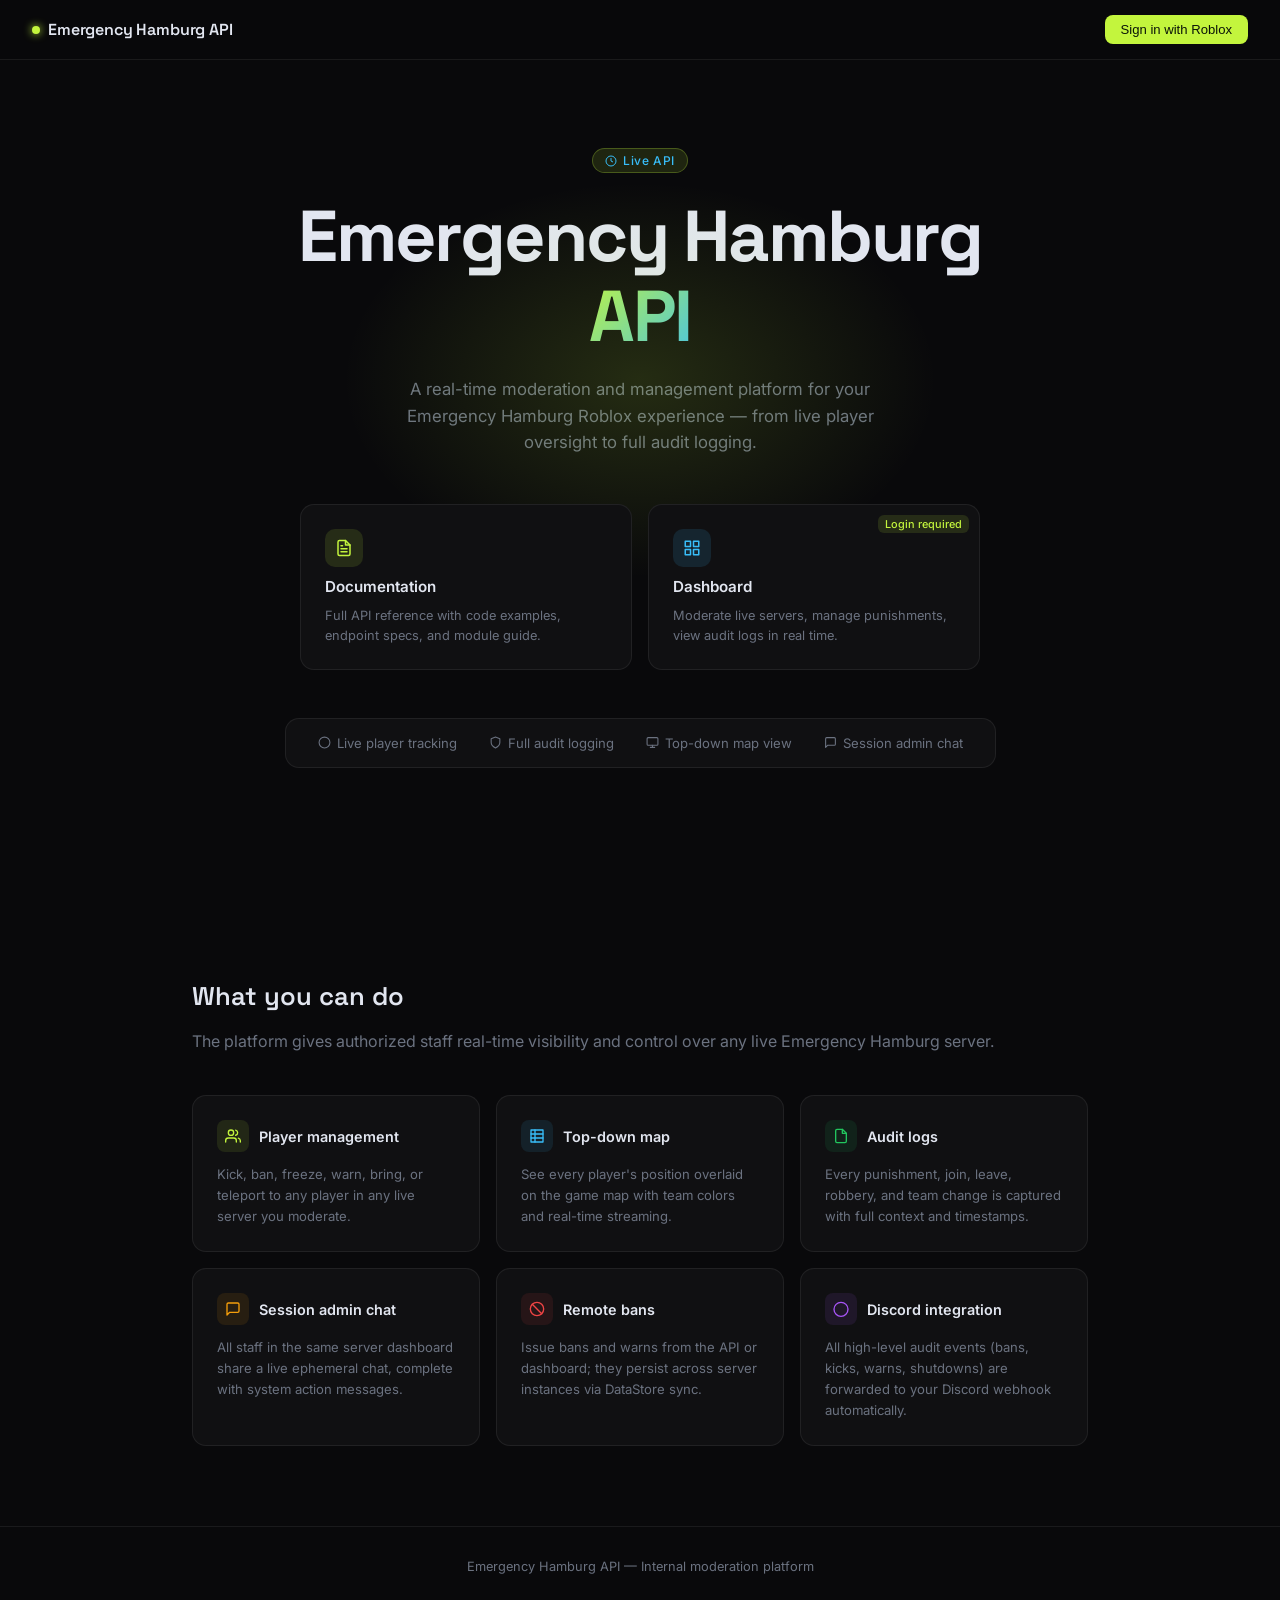
==== commit cfe2ba93: "345" ====
--- a/Frontend/Api/index.html
+++ b/Frontend/Api/index.html
@@ -3,298 +3,633 @@
 <head>
 <meta charset="UTF-8">
 <meta name="viewport" content="width=device-width, initial-scale=1.0">
-<title>Emergency Hamburg — Shield System</title>
-<meta name="description" content="Operations dashboard, live map, and moderation tools for Emergency Hamburg servers.">
+<title>Emergency Hamburg API</title>
 <link rel="preconnect" href="https://fonts.googleapis.com">
-<link href="https://fonts.googleapis.com/css2?family=Inter:wght@300;400;500;600;700;800&family=Space+Grotesk:wght@500;600;700&family=JetBrains+Mono:wght@400;500&display=swap" rel="stylesheet">
+<link rel="preconnect" href="https://fonts.gstatic.com" crossorigin>
+<link href="https://fonts.googleapis.com/css2?family=Inter:wght@300;400;500;600;700&family=Space+Grotesk:wght@400;500;600;700&display=swap" rel="stylesheet">
+<link rel="stylesheet" href="https://cdnjs.cloudflare.com/ajax/libs/lucide/0.263.1/lucide.min.css">
 <style>
 :root {
-    --bg:         #05060b;
-    --surface:    #0e1020;
-    --surface2:   #161a2f;
-    --surface3:   #1b1e35;
-    --border:     rgba(255,255,255,0.08);
-    --border2:    rgba(255,255,255,0.04);
-    --text:       #eef0fa;
-    --text2:      #9ba1c2;
-    --muted:      #5c6284;
-    --accent:     #5b6ef5;
-    --accent2:    #22d3ee;
-    --green:      #22c55e;
-    --amber:      #f97316;
-    --red:        #ef4444;
-    --purple:     #a855f7;
-    --pink:       #ec4899;
-    --radius:     10px;
-    --radius-lg:  16px;
-    --grad-blue:   linear-gradient(135deg, #5b6ef5, #22d3ee);
-    --grad-violet: linear-gradient(135deg, #a855f7, #ec4899);
-    --grad-warm:   linear-gradient(135deg, #f97316, #ec4899);
-    --font:      'Inter', system-ui, sans-serif;
-    --font-h:    'Space Grotesk', sans-serif;
-    --font-mono: 'JetBrains Mono', monospace;
+    --bg:       #09090b;
+    --surface:  #101012;
+    --surface2: #17171a;
+    --border:   rgba(255,255,255,0.07);
+    --text:     #e2e6f0;
+    --muted:    #6b7280;
+    --accent:   #C3F53D;
+    --accent2:  #38bdf8;
+    --danger:   #ef4444;
+    --success:  #22c55e;
+    --warn:     #f59e0b;
+    --radius:   14px;
+    --font:     'Inter', system-ui, sans-serif;
+    --font-h:   'Space Grotesk', sans-serif;
+}
+[data-theme="light"] {
+    --bg:       #f5f6fa;
+    --surface:  #ffffff;
+    --surface2: #eef0f8;
+    --border:   rgba(0,0,0,0.08);
+    --text:     #111827;
+    --muted:    #6b7280;
 }
 *, *::before, *::after { box-sizing: border-box; margin: 0; padding: 0; }
 html { scroll-behavior: smooth; }
 body {
     font-family: var(--font);
-    color: var(--text);
-    background:
-        radial-gradient(760px 460px at 18% -8%, rgba(91,110,245,0.20), transparent 60%),
-        radial-gradient(620px 380px at 100% 0%, rgba(236,72,153,0.12), transparent 55%),
-        radial-gradient(900px 520px at 50% 115%, rgba(34,211,238,0.08), transparent 60%),
-        var(--bg);
+    background: var(--bg);
+    color: var(--text);
     min-height: 100vh;
     overflow-x: hidden;
 }
-a { color: inherit; text-decoration: none; }
-button { font-family: var(--font); cursor: pointer; }
 
 /* ─── NAV ─── */
-#topnav {
-    position: sticky; top: 0; z-index: 50;
+nav {
+    position: fixed; top: 0; left: 0; right: 0; z-index: 100;
+    display: flex; align-items: center; justify-content: space-between;
+    padding: 0 2rem;
     height: 60px;
-    display: flex; align-items: center; justify-content: space-between;
-    padding: 0 clamp(1.25rem, 4vw, 3rem);
-    background: rgba(5,6,11,0.75);
-    backdrop-filter: blur(14px);
+    background: rgba(9,9,11,0.85);
+    backdrop-filter: blur(12px);
     border-bottom: 1px solid var(--border);
 }
 .nav-brand {
     font-family: var(--font-h);
-    font-size: 0.92rem; font-weight: 600;
-    display: flex; align-items: center; gap: 9px;
-}
-.nav-dot {
-    width: 8px; height: 8px; border-radius: 50%;
-    background: var(--grad-blue);
-    box-shadow: 0 0 10px rgba(91,110,245,0.55);
-}
-.nav-links { display: flex; align-items: center; gap: 6px; }
-.nav-link {
-    padding: 7px 14px; border-radius: 8px;
-    font-size: 0.82rem; font-weight: 500; color: var(--text2);
-    border: 1px solid transparent;
-    transition: color 0.15s, background 0.15s, border-color 0.15s;
-}
-.nav-link:hover { color: var(--text); background: var(--surface2); }
-.nav-link.primary {
-    color: #fff; background: var(--grad-blue);
-    box-shadow: 0 6px 18px rgba(91,110,245,0.3);
-}
-.nav-link.primary:hover { filter: brightness(1.08); }
+    font-size: 1rem;
+    font-weight: 600;
+    color: var(--text);
+    letter-spacing: -0.01em;
+    display: flex; align-items: center; gap: 8px;
+}
+.nav-brand .dot {
+    width: 8px; height: 8px;
+    border-radius: 50%;
+    background: var(--accent);
+    box-shadow: 0 0 8px var(--accent);
+    animation: pulse 2s infinite;
+}
+@keyframes pulse { 0%,100%{opacity:1} 50%{opacity:0.5} }
+.nav-right { display: flex; align-items: center; gap: 12px; }
+
+/* User avatar pill */
+#user-pill {
+    display: none; align-items: center; gap: 8px;
+    background: var(--surface);
+    border: 1px solid var(--border);
+    border-radius: 99px;
+    padding: 4px 12px 4px 4px;
+    cursor: pointer;
+    transition: background 0.2s;
+    position: relative;
+}
+#user-pill:hover { background: var(--surface2); }
+#user-pill img {
+    width: 28px; height: 28px;
+    border-radius: 50%;
+    object-fit: cover;
+}
+#user-pill-name {
+    font-size: 0.8rem; font-weight: 500;
+    color: var(--text);
+}
+
+/* User dropdown */
+#user-dropdown {
+    display: none;
+    position: absolute;
+    top: calc(100% + 8px);
+    right: 0;
+    background: var(--surface);
+    border: 1px solid var(--border);
+    border-radius: var(--radius);
+    padding: 8px;
+    min-width: 200px;
+    box-shadow: 0 8px 32px rgba(0,0,0,0.4);
+    z-index: 200;
+}
+#user-dropdown.open { display: block; }
+.dropdown-header {
+    display: flex; align-items: center; gap: 10px;
+    padding: 8px;
+    border-bottom: 1px solid var(--border);
+    margin-bottom: 8px;
+}
+.dropdown-header img { width: 40px; height: 40px; border-radius: 50%; }
+.dropdown-header-info { flex: 1; }
+.dropdown-header-info .name { font-weight: 600; font-size: 0.85rem; }
+.dropdown-header-info .role {
+    font-size: 0.72rem; color: var(--muted);
+    text-transform: capitalize;
+}
+.dropdown-item {
+    display: flex; align-items: center; gap: 8px;
+    padding: 7px 8px;
+    border-radius: 8px;
+    font-size: 0.82rem;
+    color: var(--text);
+    cursor: pointer;
+    transition: background 0.15s;
+}
+.dropdown-item:hover { background: var(--surface2); }
+.dropdown-item.danger { color: var(--danger); }
+
+.btn-sign-in {
+    background: var(--accent);
+    color: #0a1408;
+    border: none;
+    border-radius: 8px;
+    padding: 7px 16px;
+    font-size: 0.82rem;
+    font-weight: 500;
+    cursor: pointer;
+    transition: opacity 0.2s;
+}
+.btn-sign-in:hover { opacity: 0.85; }
 
 /* ─── HERO ─── */
 .hero {
-    max-width: 760px;
+    min-height: 100vh;
+    display: flex; flex-direction: column;
+    align-items: center; justify-content: center;
+    text-align: center;
+    padding: 80px 2rem 4rem;
+    position: relative;
+    overflow: hidden;
+}
+.hero-glow {
+    position: absolute;
+    top: 20%;
+    left: 50%;
+    transform: translateX(-50%);
+    width: 600px; height: 400px;
+    background: radial-gradient(ellipse at center, rgba(195,245,61,0.15) 0%, transparent 70%);
+    pointer-events: none;
+}
+.hero-eyebrow {
+    display: inline-flex; align-items: center; gap: 6px;
+    background: rgba(195,245,61,0.12);
+    border: 1px solid rgba(195,245,61,0.25);
+    color: var(--accent2);
+    font-size: 0.75rem; font-weight: 500;
+    padding: 4px 12px;
+    border-radius: 99px;
+    margin-bottom: 1.5rem;
+    letter-spacing: 0.05em;
+}
+.hero-title {
+    font-family: var(--font-h);
+    font-size: clamp(2.5rem, 6vw, 4.5rem);
+    font-weight: 700;
+    line-height: 1.1;
+    letter-spacing: -0.03em;
+    color: var(--text);
+    margin-bottom: 1.25rem;
+    max-width: 800px;
+}
+.hero-title .highlight {
+    background: linear-gradient(135deg, var(--accent), var(--accent2));
+    -webkit-background-clip: text;
+    -webkit-text-fill-color: transparent;
+    background-clip: text;
+}
+.hero-sub {
+    font-size: 1.05rem;
+    color: var(--muted);
+    max-width: 520px;
+    line-height: 1.6;
+    margin-bottom: 3rem;
+}
+
+/* ─── CTA GRID ─── */
+.cta-grid {
+    display: grid;
+    grid-template-columns: repeat(auto-fit, minmax(200px, 1fr));
+    gap: 16px;
+    max-width: 680px;
+    width: 100%;
+    margin-bottom: 3rem;
+}
+.cta-card {
+    background: var(--surface);
+    border: 1px solid var(--border);
+    border-radius: var(--radius);
+    padding: 1.5rem;
+    cursor: pointer;
+    text-decoration: none;
+    color: var(--text);
+    transition: transform 0.2s, border-color 0.2s, box-shadow 0.2s;
+    display: flex; flex-direction: column; align-items: flex-start; gap: 10px;
+    text-align: left;
+    position: relative;
+    overflow: hidden;
+}
+.cta-card::before {
+    content: '';
+    position: absolute; inset: 0;
+    background: linear-gradient(135deg, rgba(195,245,61,0.05), transparent);
+    opacity: 0;
+    transition: opacity 0.2s;
+}
+.cta-card:hover { transform: translateY(-2px); border-color: rgba(195,245,61,0.35); box-shadow: 0 8px 32px rgba(195,245,61,0.1); }
+.cta-card:hover::before { opacity: 1; }
+.cta-card.requires-login .lock-badge {
+    position: absolute; top: 10px; right: 10px;
+    background: rgba(195,245,61,0.12);
+    color: var(--accent);
+    border-radius: 6px;
+    padding: 2px 7px;
+    font-size: 0.68rem; font-weight: 500;
+}
+.cta-icon {
+    width: 38px; height: 38px;
+    border-radius: 10px;
+    display: flex; align-items: center; justify-content: center;
+    font-size: 1.1rem;
+}
+.cta-icon.blue  { background: rgba(195,245,61,0.12); color: var(--accent); }
+.cta-icon.cyan  { background: rgba(56,189,248,0.12); color: var(--accent2); }
+.cta-icon.green { background: rgba(34,197,94,0.12);  color: var(--success); }
+.cta-card-title { font-weight: 600; font-size: 0.95rem; }
+.cta-card-desc  { font-size: 0.8rem; color: var(--muted); line-height: 1.5; }
+
+/* ─── STATS BAR ─── */
+.stats-bar {
+    display: flex; gap: 2rem;
+    padding: 1rem 2rem;
+    background: var(--surface);
+    border: 1px solid var(--border);
+    border-radius: var(--radius);
+    font-size: 0.82rem;
+    color: var(--muted);
+}
+.stat-item { display: flex; align-items: center; gap: 6px; }
+.stat-value { color: var(--text); font-weight: 600; }
+
+/* ─── SECTIONS ─── */
+.section {
+    max-width: 960px;
     margin: 0 auto;
-    padding: clamp(4rem, 10vw, 7rem) 1.5rem 3.5rem;
-    text-align: center;
-}
-.hero-eyebrow {
-    display: inline-flex; align-items: center; gap: 7px;
-    font-size: 0.78rem; color: var(--text2);
-    background: var(--surface); border: 1px solid var(--border);
-    border-radius: 99px; padding: 5px 12px 5px 8px;
-    margin-bottom: 1.5rem;
-}
-.hero-eyebrow .live-dot {
-    width: 6px; height: 6px; border-radius: 50%;
-    background: var(--green); box-shadow: 0 0 6px var(--green);
-    animation: pulse 2s infinite;
-}
-@keyframes pulse { 0%,100%{opacity:1} 50%{opacity:0.4} }
-.hero h1 {
+    padding: 5rem 2rem;
+}
+.section-title {
     font-family: var(--font-h);
-    font-size: clamp(2.1rem, 5.5vw, 3.4rem);
-    font-weight: 700;
-    line-height: 1.12;
-    letter-spacing: -0.02em;
-    margin-bottom: 1.1rem;
-}
-.hero p {
-    color: var(--text2);
-    font-size: 1.02rem;
-    line-height: 1.7;
-    max-width: 540px;
-    margin: 0 auto 2.25rem;
-}
-.hero-actions {
-    display: flex; align-items: center; justify-content: center;
-    gap: 12px; flex-wrap: wrap;
-}
-.btn {
-    padding: 11px 22px;
-    border-radius: 10px;
-    font-size: 0.88rem; font-weight: 600;
-    display: inline-flex; align-items: center; gap: 8px;
-    border: 1px solid transparent;
-    transition: transform 0.15s, box-shadow 0.15s, background 0.15s, border-color 0.15s;
-}
-.btn:active { transform: scale(0.98); }
-.btn-primary {
-    color: #fff; background: var(--grad-blue);
-    box-shadow: 0 10px 30px rgba(91,110,245,0.35);
-}
-.btn-primary:hover { box-shadow: 0 12px 36px rgba(91,110,245,0.45); transform: translateY(-1px); }
-.btn-ghost {
-    color: var(--text); background: var(--surface);
-    border-color: var(--border);
-}
-.btn-ghost:hover { background: var(--surface2); border-color: rgba(91,110,245,0.3); }
-
-/* ─── FEATURES ─── */
-.features {
-    max-width: 1040px;
-    margin: 0 auto;
-    padding: 1rem 1.5rem 5rem;
+    font-size: 1.6rem;
+    font-weight: 600;
+    margin-bottom: 1rem;
+    color: var(--text);
+}
+.section-desc { color: var(--muted); line-height: 1.7; margin-bottom: 2.5rem; }
+
+/* Feature grid */
+.feature-grid {
     display: grid;
-    grid-template-columns: repeat(3, 1fr);
+    grid-template-columns: repeat(auto-fit, minmax(260px, 1fr));
     gap: 16px;
 }
 .feature-card {
     background: var(--surface);
     border: 1px solid var(--border);
-    border-radius: var(--radius-lg);
+    border-radius: var(--radius);
     padding: 1.5rem;
-    transition: border-color 0.2s, transform 0.2s, box-shadow 0.2s;
-}
-.feature-card:hover { transform: translateY(-3px); box-shadow: var(--card-glow, 0 14px 34px rgba(0,0,0,0.35)); }
-.feature-card:nth-child(1):hover { --card-glow: 0 14px 34px rgba(91,110,245,0.18); }
-.feature-card:nth-child(2):hover { --card-glow: 0 14px 34px rgba(168,85,247,0.18); }
-.feature-card:nth-child(3):hover { --card-glow: 0 14px 34px rgba(249,115,22,0.18); }
-.feature-icon {
-    width: 40px; height: 40px; border-radius: 11px;
+}
+.feature-card-head {
+    display: flex; align-items: center; gap: 10px;
+    margin-bottom: 0.75rem;
+}
+.feat-icon {
+    width: 32px; height: 32px;
+    border-radius: 8px;
     display: flex; align-items: center; justify-content: center;
-    color: #fff; margin-bottom: 1rem;
-}
-.feature-icon.blue   { background: var(--grad-blue);   box-shadow: 0 6px 18px rgba(91,110,245,0.3); }
-.feature-icon.violet { background: var(--grad-violet); box-shadow: 0 6px 18px rgba(168,85,247,0.3); }
-.feature-icon.warm   { background: var(--grad-warm);    box-shadow: 0 6px 18px rgba(249,115,22,0.3); }
-.feature-card h3 {
-    font-family: var(--font-h);
-    font-size: 0.98rem; font-weight: 600;
-    margin-bottom: 0.45rem;
-}
-.feature-card p { color: var(--muted); font-size: 0.84rem; line-height: 1.65; }
-
-/* ─── STRIP ─── */
-.strip {
-    max-width: 1040px;
-    margin: 0 auto 5rem;
-    padding: 0 1.5rem;
-}
-.strip-inner {
-    background: var(--surface);
-    border: 1px solid var(--border);
-    border-radius: var(--radius-lg);
-    padding: 1.75rem 2rem;
-    display: flex; align-items: center; justify-content: space-between;
-    gap: 1.5rem; flex-wrap: wrap;
-}
-.strip-text h4 { font-family: var(--font-h); font-size: 1rem; font-weight: 600; margin-bottom: 4px; }
-.strip-text p { color: var(--muted); font-size: 0.83rem; }
-.strip-badges { display: flex; gap: 8px; flex-wrap: wrap; }
-.badge {
-    font-family: var(--font-mono); font-size: 0.72rem; font-weight: 500;
-    padding: 5px 10px; border-radius: 7px;
-    color: var(--accent2); background: rgba(34,211,238,0.1);
-    border: 1px solid rgba(34,211,238,0.2);
-}
+    font-size: 0.9rem;
+}
+.feature-card h3 { font-size: 0.9rem; font-weight: 600; }
+.feature-card p  { font-size: 0.82rem; color: var(--muted); line-height: 1.6; }
 
 /* ─── FOOTER ─── */
 footer {
     border-top: 1px solid var(--border);
-    padding: 1.75rem clamp(1.25rem, 4vw, 3rem);
-    display: flex; align-items: center; justify-content: space-between;
-    gap: 1rem; flex-wrap: wrap;
-    color: var(--muted); font-size: 0.78rem;
-}
-footer a { color: var(--text2); }
-footer a:hover { color: var(--accent2); }
-.footer-links { display: flex; gap: 18px; }
-
-@media (max-width: 760px) {
-    .nav-links .nav-link:not(.primary) { display: none; }
-    .features { grid-template-columns: 1fr; }
-}
+    padding: 2rem;
+    text-align: center;
+    font-size: 0.8rem;
+    color: var(--muted);
+}
+
+/* ─── TOAST ─── */
+#toast-container {
+    position: fixed; bottom: 24px; right: 24px; z-index: 999;
+    display: flex; flex-direction: column; gap: 8px;
+}
+.toast {
+    background: var(--surface);
+    border: 1px solid var(--border);
+    border-radius: 10px;
+    padding: 12px 16px;
+    font-size: 0.83rem;
+    color: var(--text);
+    box-shadow: 0 4px 20px rgba(0,0,0,0.3);
+    animation: slideUp 0.25s ease;
+    max-width: 300px;
+}
+.toast.error   { border-left: 3px solid var(--danger); }
+.toast.success { border-left: 3px solid var(--success); }
+@keyframes slideUp { from { transform: translateY(10px); opacity: 0; } to { transform: translateY(0); opacity: 1; } }
+
+/* ─── TRANSITIONS ─── */
+.fade-in { animation: fadeIn 0.5s ease; }
+@keyframes fadeIn { from { opacity: 0; transform: translateY(8px); } to { opacity: 1; transform: translateY(0); } }
 </style>
 </head>
 <body>
 
-<nav id="topnav">
+<!-- ─── NAV ─── -->
+<nav>
     <div class="nav-brand">
-        <span class="nav-dot"></span>
-        Emergency Hamburg
+        <span class="dot"></span>
+        Emergency Hamburg API
     </div>
-    <div class="nav-links">
-        <a class="nav-link" href="/Api/Document">Documentation</a>
-        <a class="nav-link primary" href="/Api/Dashboard">Open Dashboard</a>
+    <div class="nav-right">
+        <div id="user-pill" onclick="toggleUserDropdown()">
+            <img id="user-pill-avatar" src="" alt="avatar">
+            <span id="user-pill-name">Loading</span>
+            <div id="user-dropdown">
+                <div class="dropdown-header">
+                    <img id="dd-avatar" src="" alt="">
+                    <div class="dropdown-header-info">
+                        <div class="name" id="dd-name"></div>
+                        <div class="role" id="dd-role"></div>
+                    </div>
+                </div>
+                <div class="dropdown-item" onclick="navigateTo('/Api/Dashboard')">
+                    <svg xmlns="http://www.w3.org/2000/svg" width="14" height="14" viewBox="0 0 24 24" fill="none" stroke="currentColor" stroke-width="2" stroke-linecap="round" stroke-linejoin="round"><rect x="3" y="3" width="7" height="7"/><rect x="14" y="3" width="7" height="7"/><rect x="14" y="14" width="7" height="7"/><rect x="3" y="14" width="7" height="7"/></svg>
+                    Dashboard
+                </div>
+                <div class="dropdown-item" onclick="navigateTo('/Api/Document')">
+                    <svg xmlns="http://www.w3.org/2000/svg" width="14" height="14" viewBox="0 0 24 24" fill="none" stroke="currentColor" stroke-width="2" stroke-linecap="round" stroke-linejoin="round"><path d="M14 2H6a2 2 0 0 0-2 2v16a2 2 0 0 0 2 2h12a2 2 0 0 0 2-2V8z"/><polyline points="14 2 14 8 20 8"/></svg>
+                    Documentation
+                </div>
+                <div class="dropdown-item danger" onclick="signOut()">
+                    <svg xmlns="http://www.w3.org/2000/svg" width="14" height="14" viewBox="0 0 24 24" fill="none" stroke="currentColor" stroke-width="2" stroke-linecap="round" stroke-linejoin="round"><path d="M9 21H5a2 2 0 0 1-2-2V5a2 2 0 0 1 2-2h4"/><polyline points="16 17 21 12 16 7"/><line x1="21" y1="12" x2="9" y2="12"/></svg>
+                    Sign out
+                </div>
+            </div>
+        </div>
+        <button class="btn-sign-in" id="btn-sign-in" onclick="startLogin()">Sign in with Roblox</button>
     </div>
 </nav>
 
-<section class="hero">
-    <div class="hero-eyebrow"><span class="live-dot"></span> Shield System — live operations</div>
-    <h1>Run your Emergency Hamburg servers from one screen</h1>
-    <p>The Shield dashboard brings server status, staff on duty, the live player map, and every punishment into a single view — with a documented API for bots and in-game tooling.</p>
-    <div class="hero-actions">
-        <a class="btn btn-primary" href="/Api/Dashboard">
-            <svg xmlns="http://www.w3.org/2000/svg" width="16" height="16" viewBox="0 0 24 24" fill="none" stroke="currentColor" stroke-width="2" stroke-linecap="round" stroke-linejoin="round"><rect x="2" y="2" width="20" height="8" rx="2"/><rect x="2" y="14" width="20" height="8" rx="2"/><line x1="6" y1="6" x2="6.01" y2="6"/><line x1="6" y1="18" x2="6.01" y2="18"/></svg>
-            Open Dashboard
+<!-- ─── HERO ─── -->
+<section class="hero fade-in">
+    <div class="hero-glow"></div>
+    <div class="hero-eyebrow">
+        <svg xmlns="http://www.w3.org/2000/svg" width="12" height="12" viewBox="0 0 24 24" fill="none" stroke="currentColor" stroke-width="2"><circle cx="12" cy="12" r="10"/><polyline points="12 6 12 12 16 14"/></svg>
+        Live API
+    </div>
+    <h1 class="hero-title">Emergency Hamburg <span class="highlight">API</span></h1>
+    <p class="hero-sub">A real-time moderation and management platform for your Emergency Hamburg Roblox experience — from live player oversight to full audit logging.</p>
+
+    <div class="cta-grid">
+        <a class="cta-card" href="/Api/Document" onclick="navigate('/Api/Document',event)">
+            <div class="cta-icon blue">
+                <svg xmlns="http://www.w3.org/2000/svg" width="18" height="18" viewBox="0 0 24 24" fill="none" stroke="currentColor" stroke-width="2" stroke-linecap="round" stroke-linejoin="round"><path d="M14 2H6a2 2 0 0 0-2 2v16a2 2 0 0 0 2 2h12a2 2 0 0 0 2-2V8z"/><polyline points="14 2 14 8 20 8"/><line x1="16" y1="13" x2="8" y2="13"/><line x1="16" y1="17" x2="8" y2="17"/><polyline points="10 9 9 9 8 9"/></svg>
+            </div>
+            <div class="cta-card-title">Documentation</div>
+            <div class="cta-card-desc">Full API reference with code examples, endpoint specs, and module guide.</div>
         </a>
-        <a class="btn btn-ghost" href="/Api/Document">
-            <svg xmlns="http://www.w3.org/2000/svg" width="16" height="16" viewBox="0 0 24 24" fill="none" stroke="currentColor" stroke-width="2" stroke-linecap="round" stroke-linejoin="round"><path d="M14 2H6a2 2 0 0 0-2 2v16a2 2 0 0 0 2 2h12a2 2 0 0 0 2-2V8z"/><polyline points="14 2 14 8 20 8"/></svg>
-            Read the API docs
-        </a>
+
+        <div class="cta-card requires-login" onclick="requireLoginThen('/Api/Dashboard')">
+            <span class="lock-badge">Login required</span>
+            <div class="cta-icon cyan">
+                <svg xmlns="http://www.w3.org/2000/svg" width="18" height="18" viewBox="0 0 24 24" fill="none" stroke="currentColor" stroke-width="2" stroke-linecap="round" stroke-linejoin="round"><rect x="3" y="3" width="7" height="7"/><rect x="14" y="3" width="7" height="7"/><rect x="14" y="14" width="7" height="7"/><rect x="3" y="14" width="7" height="7"/></svg>
+            </div>
+            <div class="cta-card-title">Dashboard</div>
+            <div class="cta-card-desc">Moderate live servers, manage punishments, view audit logs in real time.</div>
+        </div>
+    </div>
+
+    <div class="stats-bar">
+        <div class="stat-item">
+            <svg xmlns="http://www.w3.org/2000/svg" width="13" height="13" viewBox="0 0 24 24" fill="none" stroke="currentColor" stroke-width="2" stroke-linecap="round" stroke-linejoin="round"><circle cx="12" cy="12" r="10"/></svg>
+            Live player tracking
+        </div>
+        <div class="stat-item">
+            <svg xmlns="http://www.w3.org/2000/svg" width="13" height="13" viewBox="0 0 24 24" fill="none" stroke="currentColor" stroke-width="2" stroke-linecap="round" stroke-linejoin="round"><path d="M12 22s8-4 8-10V5l-8-3-8 3v7c0 6 8 10 8 10z"/></svg>
+            Full audit logging
+        </div>
+        <div class="stat-item">
+            <svg xmlns="http://www.w3.org/2000/svg" width="13" height="13" viewBox="0 0 24 24" fill="none" stroke="currentColor" stroke-width="2" stroke-linecap="round" stroke-linejoin="round"><rect x="2" y="3" width="20" height="14" rx="2"/><line x1="8" y1="21" x2="16" y2="21"/><line x1="12" y1="17" x2="12" y2="21"/></svg>
+            Top-down map view
+        </div>
+        <div class="stat-item">
+            <svg xmlns="http://www.w3.org/2000/svg" width="13" height="13" viewBox="0 0 24 24" fill="none" stroke="currentColor" stroke-width="2" stroke-linecap="round" stroke-linejoin="round"><path d="M21 15a2 2 0 0 1-2 2H7l-4 4V5a2 2 0 0 1 2-2h14a2 2 0 0 1 2 2z"/></svg>
+            Session admin chat
+        </div>
     </div>
 </section>
 
-<section class="features">
-    <div class="feature-card">
-        <div class="feature-icon blue">
-            <svg xmlns="http://www.w3.org/2000/svg" width="19" height="19" viewBox="0 0 24 24" fill="none" stroke="currentColor" stroke-width="2" stroke-linecap="round" stroke-linejoin="round"><circle cx="12" cy="12" r="10"/><path d="M12 6v6l4 2"/></svg>
-        </div>
-        <h3>Live server & player map</h3>
-        <p>Watch every online server, see who's on duty, and track player positions on a real-time top-down map once a server fills up.</p>
-    </div>
-    <div class="feature-card">
-        <div class="feature-icon violet">
-            <svg xmlns="http://www.w3.org/2000/svg" width="19" height="19" viewBox="0 0 24 24" fill="none" stroke="currentColor" stroke-width="2" stroke-linecap="round" stroke-linejoin="round"><path d="M16 21v-2a4 4 0 0 0-4-4H6a4 4 0 0 0-4 4v2"/><circle cx="9" cy="7" r="4"/><path d="M22 21v-2a4 4 0 0 0-3-3.87"/><path d="M16 3.13a4 4 0 0 1 0 7.75"/></svg>
-        </div>
-        <h3>Staff & duty management</h3>
-        <p>Admins start, break, and end shifts from the dashboard, with the roster always sorted online, on duty, then on break.</p>
-    </div>
-    <div class="feature-card">
-        <div class="feature-icon warm">
-            <svg xmlns="http://www.w3.org/2000/svg" width="19" height="19" viewBox="0 0 24 24" fill="none" stroke="currentColor" stroke-width="2" stroke-linecap="round" stroke-linejoin="round"><path d="M9 12l2 2 4-4"/><path d="M21 12c0 4.97-4.03 9-9 9s-9-4.03-9-9 4.03-9 9-9c1.5 0 2.91.37 4.15 1.02"/><path d="M21 5l-9 9"/></svg>
-        </div>
-        <h3>Audit trail & punishments</h3>
-        <p>Every ban, kick, warn, and freeze is logged with a case ID — reversible from the dashboard or from your Discord bot.</p>
+<!-- ─── FEATURES ─── -->
+<section class="section">
+    <h2 class="section-title">What you can do</h2>
+    <p class="section-desc">The platform gives authorized staff real-time visibility and control over any live Emergency Hamburg server.</p>
+    <div class="feature-grid">
+        <div class="feature-card">
+            <div class="feature-card-head">
+                <div class="feat-icon" style="background:rgba(195,245,61,0.1);color:#C3F53D">
+                    <svg xmlns="http://www.w3.org/2000/svg" width="16" height="16" viewBox="0 0 24 24" fill="none" stroke="currentColor" stroke-width="2" stroke-linecap="round" stroke-linejoin="round"><path d="M17 21v-2a4 4 0 0 0-4-4H5a4 4 0 0 0-4 4v2"/><circle cx="9" cy="7" r="4"/><path d="M23 21v-2a4 4 0 0 0-3-3.87"/><path d="M16 3.13a4 4 0 0 1 0 7.75"/></svg>
+                </div>
+                <h3>Player management</h3>
+            </div>
+            <p>Kick, ban, freeze, warn, bring, or teleport to any player in any live server you moderate.</p>
+        </div>
+        <div class="feature-card">
+            <div class="feature-card-head">
+                <div class="feat-icon" style="background:rgba(56,189,248,0.1);color:#38bdf8">
+                    <svg xmlns="http://www.w3.org/2000/svg" width="16" height="16" viewBox="0 0 24 24" fill="none" stroke="currentColor" stroke-width="2" stroke-linecap="round" stroke-linejoin="round"><path d="M3 3h18v18H3z"/><path d="M3 9h18M3 15h18M9 3v18"/></svg>
+                </div>
+                <h3>Top-down map</h3>
+            </div>
+            <p>See every player's position overlaid on the game map with team colors and real-time streaming.</p>
+        </div>
+        <div class="feature-card">
+            <div class="feature-card-head">
+                <div class="feat-icon" style="background:rgba(34,197,94,0.1);color:#22c55e">
+                    <svg xmlns="http://www.w3.org/2000/svg" width="16" height="16" viewBox="0 0 24 24" fill="none" stroke="currentColor" stroke-width="2" stroke-linecap="round" stroke-linejoin="round"><path d="M14 2H6a2 2 0 0 0-2 2v16a2 2 0 0 0 2 2h12a2 2 0 0 0 2-2V8z"/><polyline points="14 2 14 8 20 8"/></svg>
+                </div>
+                <h3>Audit logs</h3>
+            </div>
+            <p>Every punishment, join, leave, robbery, and team change is captured with full context and timestamps.</p>
+        </div>
+        <div class="feature-card">
+            <div class="feature-card-head">
+                <div class="feat-icon" style="background:rgba(245,158,11,0.1);color:#f59e0b">
+                    <svg xmlns="http://www.w3.org/2000/svg" width="16" height="16" viewBox="0 0 24 24" fill="none" stroke="currentColor" stroke-width="2" stroke-linecap="round" stroke-linejoin="round"><path d="M21 15a2 2 0 0 1-2 2H7l-4 4V5a2 2 0 0 1 2-2h14a2 2 0 0 1 2 2z"/></svg>
+                </div>
+                <h3>Session admin chat</h3>
+            </div>
+            <p>All staff in the same server dashboard share a live ephemeral chat, complete with system action messages.</p>
+        </div>
+        <div class="feature-card">
+            <div class="feature-card-head">
+                <div class="feat-icon" style="background:rgba(239,68,68,0.1);color:#ef4444">
+                    <svg xmlns="http://www.w3.org/2000/svg" width="16" height="16" viewBox="0 0 24 24" fill="none" stroke="currentColor" stroke-width="2" stroke-linecap="round" stroke-linejoin="round"><circle cx="12" cy="12" r="10"/><line x1="4.93" y1="4.93" x2="19.07" y2="19.07"/></svg>
+                </div>
+                <h3>Remote bans</h3>
+            </div>
+            <p>Issue bans and warns from the API or dashboard; they persist across server instances via DataStore sync.</p>
+        </div>
+        <div class="feature-card">
+            <div class="feature-card-head">
+                <div class="feat-icon" style="background:rgba(168,85,247,0.1);color:#a855f7">
+                    <svg xmlns="http://www.w3.org/2000/svg" width="16" height="16" viewBox="0 0 24 24" fill="none" stroke="currentColor" stroke-width="2" stroke-linecap="round" stroke-linejoin="round"><path d="M22.5 12.5c0 5.799-4.701 10.5-10.5 10.5S1.5 18.299 1.5 12.5 6.201 2 12 2s10.5 4.701 10.5 10.5z"/></svg>
+                </div>
+                <h3>Discord integration</h3>
+            </div>
+            <p>All high-level audit events (bans, kicks, warns, shutdowns) are forwarded to your Discord webhook automatically.</p>
+        </div>
     </div>
 </section>
 
-<section class="strip">
-    <div class="strip-inner">
-        <div class="strip-text">
-            <h4>Built for bots too</h4>
-            <p>The same API your dashboard uses is open to your Discord moderation bot.</p>
-        </div>
-        <div class="strip-badges">
-            <span class="badge">REST API</span>
-            <span class="badge">Roblox module</span>
-            <span class="badge">Discord-ready</span>
-        </div>
-    </div>
-</section>
-
 <footer>
-    <span>&copy; <span id="year"></span> Emergency Hamburg — Shield System</span>
-    <div class="footer-links">
-        <a href="/Api/Dashboard">Dashboard</a>
-        <a href="/Api/Document">Documentation</a>
-    </div>
+    Emergency Hamburg API &mdash; Internal moderation platform
 </footer>
 
-<script>document.getElementById('year').textContent = new Date().getFullYear();</script>
+<div id="toast-container"></div>
+
+<script>
+const BASE_URL = window.location.origin;
+let currentUser = null;
+let loginWindow = null;
+let loginPollInterval = null;
+
+// ─── SESSION (sessionStorage for tab persistence) ───
+function loadSession() {
+    try {
+        const s = sessionStorage.getItem('ehUser');
+        if (s) return JSON.parse(s);
+    } catch {}
+    return null;
+}
+function saveSession(user) {
+    sessionStorage.setItem('ehUser', JSON.stringify(user));
+}
+function clearSession() {
+    sessionStorage.removeItem('ehUser');
+}
+
+// ─── INIT ───
+(function init() {
+    const saved = loadSession();
+    if (saved) {
+        currentUser = saved;
+        renderUser(saved);
+    }
+})();
+
+function renderUser(user) {
+    document.getElementById('btn-sign-in').style.display = 'none';
+    const pill = document.getElementById('user-pill');
+    pill.style.display = 'flex';
+
+    const avatarUrl = `${BASE_URL}/api/auth/avatar/${user.userId}`;
+    document.getElementById('user-pill-avatar').src = avatarUrl;
+    document.getElementById('user-pill-name').textContent = user.username;
+    document.getElementById('dd-avatar').src = avatarUrl;
+    document.getElementById('dd-name').textContent = user.username;
+    document.getElementById('dd-role').textContent = user.role || 'User';
+}
+
+function toggleUserDropdown(e) {
+    if (e) e.stopPropagation();
+    document.getElementById('user-dropdown').classList.toggle('open');
+}
+document.addEventListener('click', () => {
+    document.getElementById('user-dropdown').classList.remove('open');
+});
+
+function startLogin() {
+    const state = Math.random().toString(36).slice(2);
+    sessionStorage.setItem('oauthState', state);
+    loginWindow = window.open(`${BASE_URL}/oauth/login?state=${state}`, '_blank', 'width=500,height=600');
+
+    window.addEventListener('message', onOAuthMessage, { once: true });
+
+    // Fallback poll
+    loginPollInterval = setInterval(() => {
+        if (loginWindow && loginWindow.closed) {
+            clearInterval(loginPollInterval);
+        }
+    }, 1000);
+}
+
+function onOAuthMessage(e) {
+    if (e.origin !== window.location.origin) return;
+    if (e.data?.type === 'oauth_success') {
+        const user = { userId: e.data.userId, username: e.data.username, role: e.data.role };
+        currentUser = user;
+        saveSession(user);
+        renderUser(user);
+        toast('Signed in successfully', 'success');
+        // Register presence
+        fetch(`${BASE_URL}/api/auth/register`, {
+            method: 'POST',
+            headers: { 'Content-Type': 'application/json' },
+            body: JSON.stringify(user)
+        }).catch(() => {});
+    } else if (e.data?.type === 'oauth_failed') {
+        toast('Sign in failed', 'error');
+    }
+}
+
+function signOut() {
+    if (currentUser) {
+        fetch(`${BASE_URL}/api/auth/disconnect`, {
+            method: 'POST',
+            headers: { 'Content-Type': 'application/json' },
+            body: JSON.stringify({ userId: currentUser.userId })
+        }).catch(() => {});
+    }
+    clearSession();
+    currentUser = null;
+    document.getElementById('user-pill').style.display = 'none';
+    document.getElementById('btn-sign-in').style.display = 'block';
+    document.getElementById('user-dropdown').classList.remove('open');
+    toast('Signed out', 'success');
+}
+
+function requireLoginThen(path) {
+    if (currentUser) {
+        navigate(path);
+    } else {
+        const state = Math.random().toString(36).slice(2);
+        sessionStorage.setItem('oauthState', state);
+        sessionStorage.setItem('loginRedirect', path);
+        loginWindow = window.open(`${BASE_URL}/oauth/login?state=${state}`, '_blank', 'width=500,height=600');
+        window.addEventListener('message', (e) => {
+            if (e.data?.type === 'oauth_success') {
+                onOAuthMessage(e);
+                const dest = sessionStorage.getItem('loginRedirect') || path;
+                sessionStorage.removeItem('loginRedirect');
+                window.location.href = dest;
+            }
+        }, { once: true });
+    }
+}
+
+function navigateTo(path) {
+    window.location.href = path;
+}
+
+function navigate(path, e) {
+    if (e) e.preventDefault();
+    window.location.href = path;
+}
+
+function toast(msg, type = '') {
+    const el = document.createElement('div');
+    el.className = `toast ${type}`;
+    el.textContent = msg;
+    document.getElementById('toast-container').appendChild(el);
+    setTimeout(() => el.remove(), 3500);
+}
+</script>
 </body>
 </html>
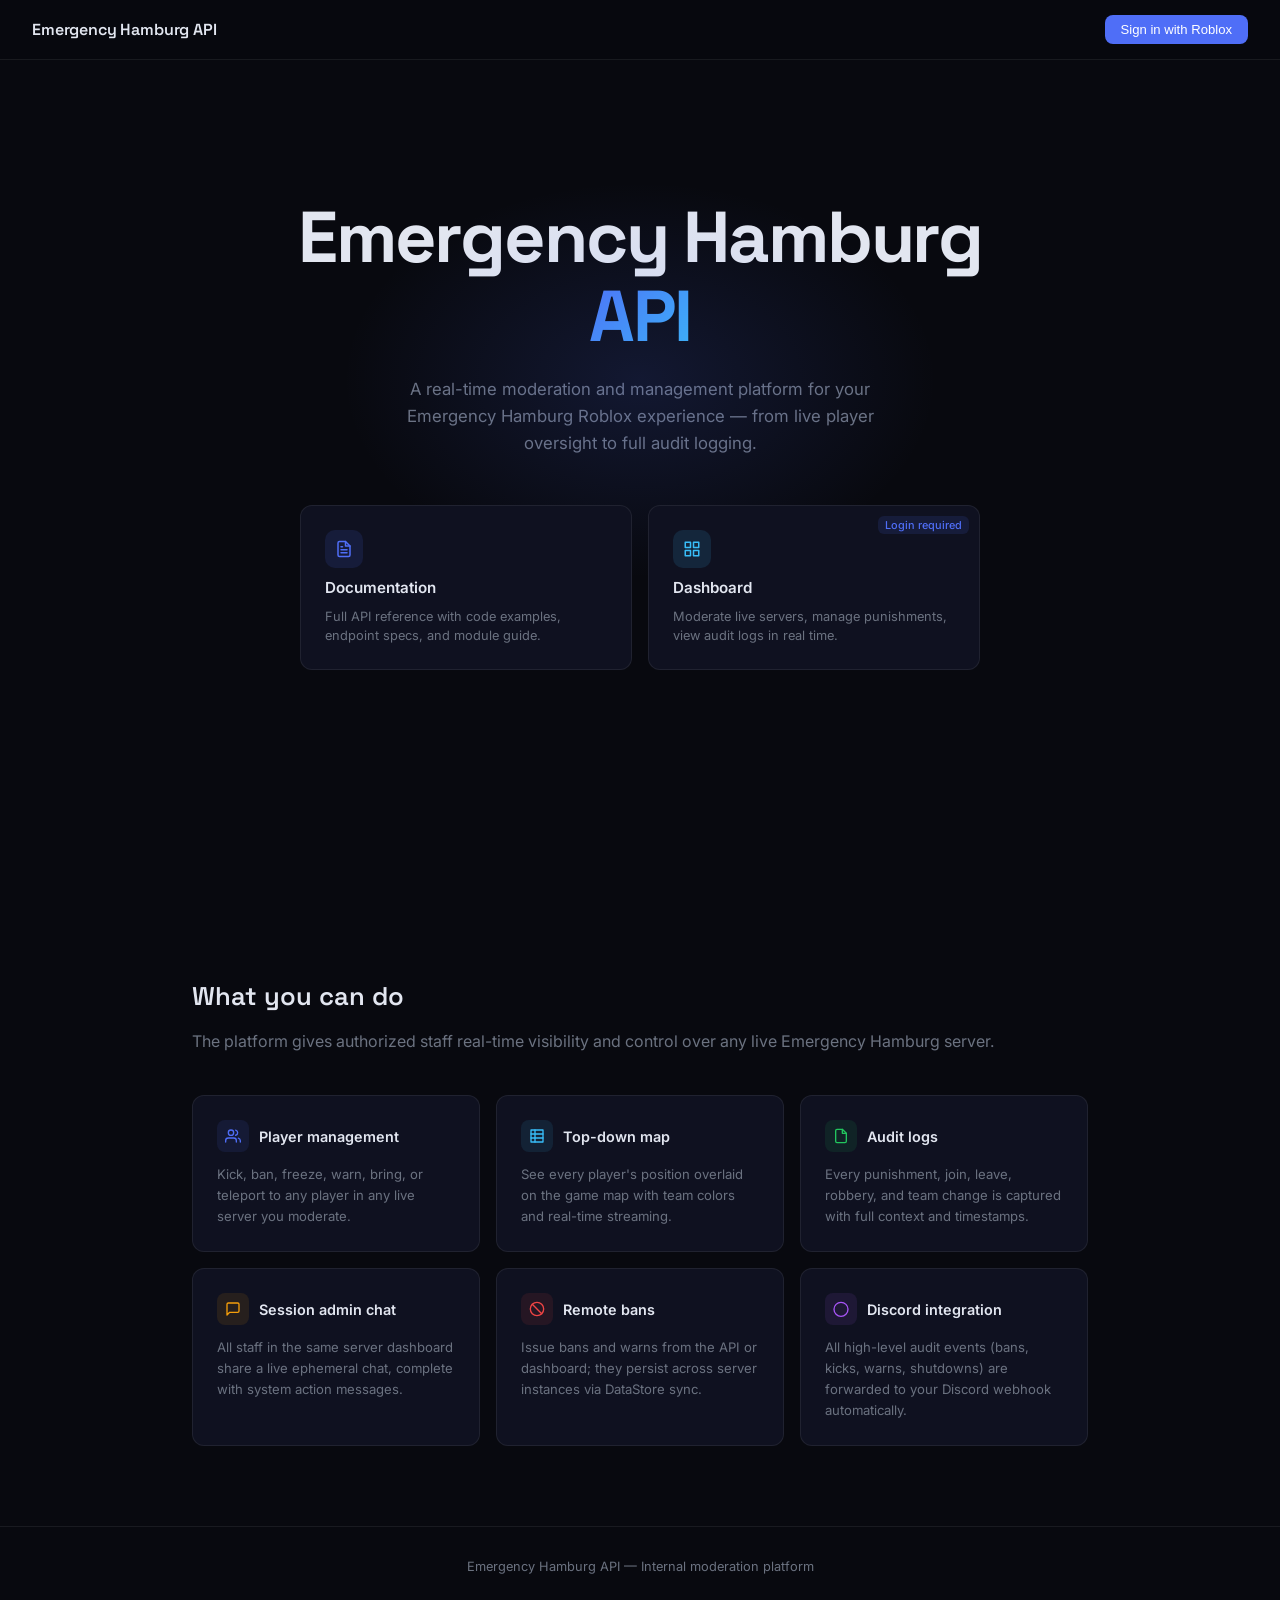
==== commit 14db1a53: "23432" ====
--- a/Frontend/Api/index.html
+++ b/Frontend/Api/index.html
@@ -10,18 +10,18 @@
 <link rel="stylesheet" href="https://cdnjs.cloudflare.com/ajax/libs/lucide/0.263.1/lucide.min.css">
 <style>
 :root {
-    --bg:       #09090b;
-    --surface:  #101012;
-    --surface2: #17171a;
+    --bg:       #08090f;
+    --surface:  #0f1120;
+    --surface2: #161829;
     --border:   rgba(255,255,255,0.07);
     --text:     #e2e6f0;
     --muted:    #6b7280;
-    --accent:   #C3F53D;
+    --accent:   #4f6ef7;
     --accent2:  #38bdf8;
     --danger:   #ef4444;
     --success:  #22c55e;
     --warn:     #f59e0b;
-    --radius:   14px;
+    --radius:   12px;
     --font:     'Inter', system-ui, sans-serif;
     --font-h:   'Space Grotesk', sans-serif;
 }
@@ -49,7 +49,7 @@
     display: flex; align-items: center; justify-content: space-between;
     padding: 0 2rem;
     height: 60px;
-    background: rgba(9,9,11,0.85);
+    background: rgba(8,9,15,0.85);
     backdrop-filter: blur(12px);
     border-bottom: 1px solid var(--border);
 }
@@ -61,14 +61,6 @@
     letter-spacing: -0.01em;
     display: flex; align-items: center; gap: 8px;
 }
-.nav-brand .dot {
-    width: 8px; height: 8px;
-    border-radius: 50%;
-    background: var(--accent);
-    box-shadow: 0 0 8px var(--accent);
-    animation: pulse 2s infinite;
-}
-@keyframes pulse { 0%,100%{opacity:1} 50%{opacity:0.5} }
 .nav-right { display: flex; align-items: center; gap: 12px; }
 
 /* User avatar pill */
@@ -117,10 +109,6 @@
 .dropdown-header img { width: 40px; height: 40px; border-radius: 50%; }
 .dropdown-header-info { flex: 1; }
 .dropdown-header-info .name { font-weight: 600; font-size: 0.85rem; }
-.dropdown-header-info .role {
-    font-size: 0.72rem; color: var(--muted);
-    text-transform: capitalize;
-}
 .dropdown-item {
     display: flex; align-items: center; gap: 8px;
     padding: 7px 8px;
@@ -135,7 +123,7 @@
 
 .btn-sign-in {
     background: var(--accent);
-    color: #0a1408;
+    color: #fff;
     border: none;
     border-radius: 8px;
     padding: 7px 16px;
@@ -162,13 +150,13 @@
     left: 50%;
     transform: translateX(-50%);
     width: 600px; height: 400px;
-    background: radial-gradient(ellipse at center, rgba(195,245,61,0.15) 0%, transparent 70%);
+    background: radial-gradient(ellipse at center, rgba(79,110,247,0.15) 0%, transparent 70%);
     pointer-events: none;
 }
 .hero-eyebrow {
     display: inline-flex; align-items: center; gap: 6px;
-    background: rgba(195,245,61,0.12);
-    border: 1px solid rgba(195,245,61,0.25);
+    background: rgba(79,110,247,0.12);
+    border: 1px solid rgba(79,110,247,0.25);
     color: var(--accent2);
     font-size: 0.75rem; font-weight: 500;
     padding: 4px 12px;
@@ -226,15 +214,15 @@
 .cta-card::before {
     content: '';
     position: absolute; inset: 0;
-    background: linear-gradient(135deg, rgba(195,245,61,0.05), transparent);
+    background: linear-gradient(135deg, rgba(79,110,247,0.05), transparent);
     opacity: 0;
     transition: opacity 0.2s;
 }
-.cta-card:hover { transform: translateY(-2px); border-color: rgba(195,245,61,0.35); box-shadow: 0 8px 32px rgba(195,245,61,0.1); }
+.cta-card:hover { transform: translateY(-2px); border-color: rgba(79,110,247,0.35); box-shadow: 0 8px 32px rgba(79,110,247,0.1); }
 .cta-card:hover::before { opacity: 1; }
 .cta-card.requires-login .lock-badge {
     position: absolute; top: 10px; right: 10px;
-    background: rgba(195,245,61,0.12);
+    background: rgba(79,110,247,0.12);
     color: var(--accent);
     border-radius: 6px;
     padding: 2px 7px;
@@ -246,7 +234,7 @@
     display: flex; align-items: center; justify-content: center;
     font-size: 1.1rem;
 }
-.cta-icon.blue  { background: rgba(195,245,61,0.12); color: var(--accent); }
+.cta-icon.blue  { background: rgba(79,110,247,0.12); color: var(--accent); }
 .cta-icon.cyan  { background: rgba(56,189,248,0.12); color: var(--accent2); }
 .cta-icon.green { background: rgba(34,197,94,0.12);  color: var(--success); }
 .cta-card-title { font-weight: 600; font-size: 0.95rem; }
@@ -344,7 +332,6 @@
 <!-- ─── NAV ─── -->
 <nav>
     <div class="nav-brand">
-        <span class="dot"></span>
         Emergency Hamburg API
     </div>
     <div class="nav-right">
@@ -356,7 +343,6 @@
                     <img id="dd-avatar" src="" alt="">
                     <div class="dropdown-header-info">
                         <div class="name" id="dd-name"></div>
-                        <div class="role" id="dd-role"></div>
                     </div>
                 </div>
                 <div class="dropdown-item" onclick="navigateTo('/Api/Dashboard')">
@@ -380,10 +366,6 @@
 <!-- ─── HERO ─── -->
 <section class="hero fade-in">
     <div class="hero-glow"></div>
-    <div class="hero-eyebrow">
-        <svg xmlns="http://www.w3.org/2000/svg" width="12" height="12" viewBox="0 0 24 24" fill="none" stroke="currentColor" stroke-width="2"><circle cx="12" cy="12" r="10"/><polyline points="12 6 12 12 16 14"/></svg>
-        Live API
-    </div>
     <h1 class="hero-title">Emergency Hamburg <span class="highlight">API</span></h1>
     <p class="hero-sub">A real-time moderation and management platform for your Emergency Hamburg Roblox experience — from live player oversight to full audit logging.</p>
 
@@ -403,25 +385,6 @@
             </div>
             <div class="cta-card-title">Dashboard</div>
             <div class="cta-card-desc">Moderate live servers, manage punishments, view audit logs in real time.</div>
-        </div>
-    </div>
-
-    <div class="stats-bar">
-        <div class="stat-item">
-            <svg xmlns="http://www.w3.org/2000/svg" width="13" height="13" viewBox="0 0 24 24" fill="none" stroke="currentColor" stroke-width="2" stroke-linecap="round" stroke-linejoin="round"><circle cx="12" cy="12" r="10"/></svg>
-            Live player tracking
-        </div>
-        <div class="stat-item">
-            <svg xmlns="http://www.w3.org/2000/svg" width="13" height="13" viewBox="0 0 24 24" fill="none" stroke="currentColor" stroke-width="2" stroke-linecap="round" stroke-linejoin="round"><path d="M12 22s8-4 8-10V5l-8-3-8 3v7c0 6 8 10 8 10z"/></svg>
-            Full audit logging
-        </div>
-        <div class="stat-item">
-            <svg xmlns="http://www.w3.org/2000/svg" width="13" height="13" viewBox="0 0 24 24" fill="none" stroke="currentColor" stroke-width="2" stroke-linecap="round" stroke-linejoin="round"><rect x="2" y="3" width="20" height="14" rx="2"/><line x1="8" y1="21" x2="16" y2="21"/><line x1="12" y1="17" x2="12" y2="21"/></svg>
-            Top-down map view
-        </div>
-        <div class="stat-item">
-            <svg xmlns="http://www.w3.org/2000/svg" width="13" height="13" viewBox="0 0 24 24" fill="none" stroke="currentColor" stroke-width="2" stroke-linecap="round" stroke-linejoin="round"><path d="M21 15a2 2 0 0 1-2 2H7l-4 4V5a2 2 0 0 1 2-2h14a2 2 0 0 1 2 2z"/></svg>
-            Session admin chat
         </div>
     </div>
 </section>
@@ -433,7 +396,7 @@
     <div class="feature-grid">
         <div class="feature-card">
             <div class="feature-card-head">
-                <div class="feat-icon" style="background:rgba(195,245,61,0.1);color:#C3F53D">
+                <div class="feat-icon" style="background:rgba(79,110,247,0.1);color:#4f6ef7">
                     <svg xmlns="http://www.w3.org/2000/svg" width="16" height="16" viewBox="0 0 24 24" fill="none" stroke="currentColor" stroke-width="2" stroke-linecap="round" stroke-linejoin="round"><path d="M17 21v-2a4 4 0 0 0-4-4H5a4 4 0 0 0-4 4v2"/><circle cx="9" cy="7" r="4"/><path d="M23 21v-2a4 4 0 0 0-3-3.87"/><path d="M16 3.13a4 4 0 0 1 0 7.75"/></svg>
                 </div>
                 <h3>Player management</h3>
@@ -534,7 +497,6 @@
     document.getElementById('user-pill-name').textContent = user.username;
     document.getElementById('dd-avatar').src = avatarUrl;
     document.getElementById('dd-name').textContent = user.username;
-    document.getElementById('dd-role').textContent = user.role || 'User';
 }
 
 function toggleUserDropdown(e) {
